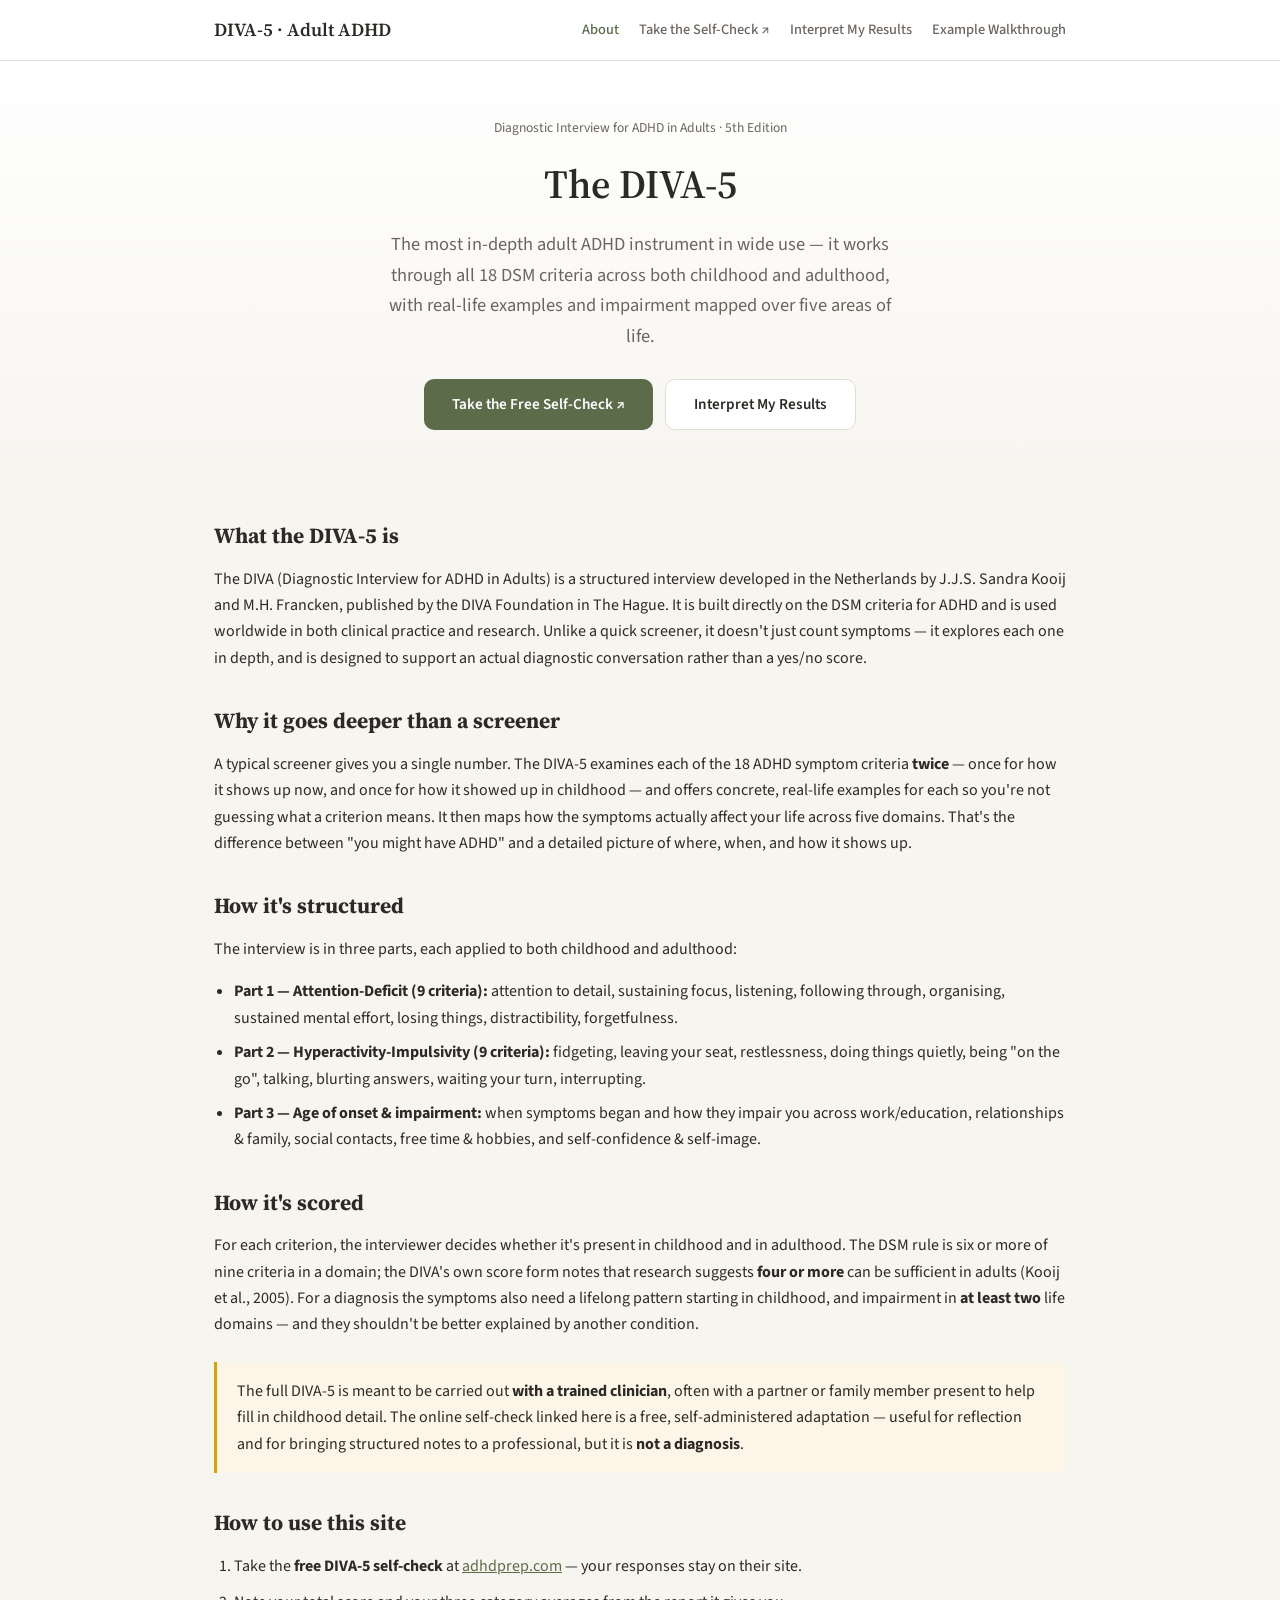
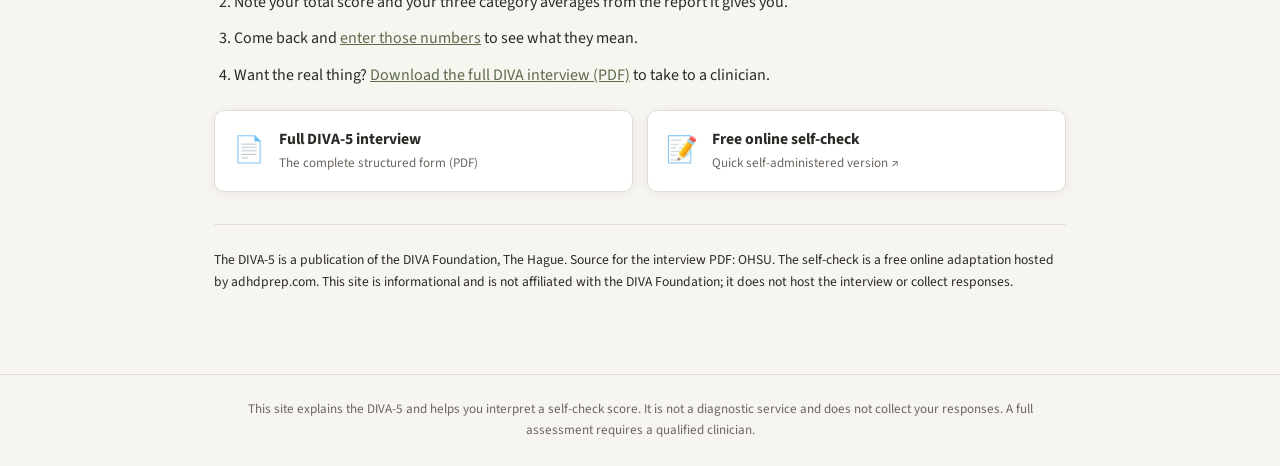
==== index.html @ e95c39b5 "Add files via upload" ====
<!DOCTYPE html>
<html lang="en">
<head>
  <meta charset="UTF-8" />
  <meta name="viewport" content="width=device-width, initial-scale=1.0" />
  <title>DIVA-5 — Diagnostic Interview for ADHD in Adults</title>
  <meta name="description" content="About the DIVA-5, the in-depth structured interview for adult ADHD. Take the free self-check, download the full interview, and understand what your results mean." />
  <meta name="robots" content="index, follow" />
  <meta name="theme-color" content="#f7f5f0" />
  <meta property="og:type" content="website" />
  <meta property="og:locale" content="en_US" />
  <meta property="og:title" content="DIVA-5 — Diagnostic Interview for ADHD in Adults" />
  <meta property="og:description" content="The most in-depth adult ADHD instrument: 18 criteria across childhood and adulthood, plus impairment across five life domains." />
  <link rel="preconnect" href="https://fonts.googleapis.com" />
  <link rel="preconnect" href="https://fonts.gstatic.com" crossorigin />
  <link href="https://fonts.googleapis.com/css2?family=Source+Serif+4:ital,wght@0,400;0,600;1,400&family=Source+Sans+3:wght@400;500;600&display=swap" rel="stylesheet" />
  <link rel="icon" type="image/png" href="images/icon.png" />
  <link rel="apple-touch-icon" href="images/icon.png" />
  <link rel="stylesheet" href="styles.css" />
</head>
<body>
  <header class="site-header">
    <div class="container header-inner">
      <a href="index.html" class="logo">DIVA&#8209;5 · Adult ADHD</a>
      <nav class="nav">
        <a href="index.html" class="nav-link active">About</a>
        <a href="https://www.adhdprep.com/screeners/diva-5" class="nav-link" target="_blank" rel="noopener">Take the Self-Check ↗</a>
        <a href="results.html" class="nav-link">Interpret My Results</a>
        <a href="walkthrough.html" class="nav-link">Example Walkthrough</a>
      </nav>
    </div>
  </header>

  <main>
    <section class="hero">
      <div class="container">
        <p class="eyebrow">Diagnostic Interview for ADHD in Adults · 5th Edition</p>
        <h1>The DIVA-5</h1>
        <p class="lead">The most in-depth adult ADHD instrument in wide use — it works through all 18 DSM criteria across both childhood and adulthood, with real-life examples and impairment mapped over five areas of life.</p>
        <div class="hero-actions">
          <a href="https://www.adhdprep.com/screeners/diva-5" class="btn btn-primary" target="_blank" rel="noopener">Take the Free Self-Check ↗</a>
          <a href="results.html" class="btn btn-secondary">Interpret My Results</a>
        </div>
      </div>
    </section>

    <section class="content-section">
      <div class="container prose">
        <h2>What the DIVA-5 is</h2>
        <p>
          The DIVA (Diagnostic Interview for ADHD in Adults) is a structured interview developed in
          the Netherlands by J.J.S. Sandra Kooij and M.H. Francken, published by the DIVA Foundation
          in The Hague. It is built directly on the DSM criteria for ADHD and is used worldwide in
          both clinical practice and research. Unlike a quick screener, it doesn't just count
          symptoms — it explores each one in depth, and is designed to support an actual diagnostic
          conversation rather than a yes/no score.
        </p>

        <h2>Why it goes deeper than a screener</h2>
        <p>
          A typical screener gives you a single number. The DIVA-5 examines each of the 18 ADHD
          symptom criteria <strong>twice</strong> — once for how it shows up now, and once for how it
          showed up in childhood — and offers concrete, real-life examples for each so you're not
          guessing what a criterion means. It then maps how the symptoms actually affect your life
          across five domains. That's the difference between "you might have ADHD" and a detailed
          picture of where, when, and how it shows up.
        </p>

        <h2>How it's structured</h2>
        <p>The interview is in three parts, each applied to both childhood and adulthood:</p>
        <ul>
          <li><strong>Part 1 — Attention-Deficit (9 criteria):</strong> attention to detail, sustaining focus, listening, following through, organising, sustained mental effort, losing things, distractibility, forgetfulness.</li>
          <li><strong>Part 2 — Hyperactivity-Impulsivity (9 criteria):</strong> fidgeting, leaving your seat, restlessness, doing things quietly, being "on the go", talking, blurting answers, waiting your turn, interrupting.</li>
          <li><strong>Part 3 — Age of onset &amp; impairment:</strong> when symptoms began and how they impair you across work/education, relationships &amp; family, social contacts, free time &amp; hobbies, and self-confidence &amp; self-image.</li>
        </ul>

        <h2>How it's scored</h2>
        <p>
          For each criterion, the interviewer decides whether it's present in childhood and in
          adulthood. The DSM rule is six or more of nine criteria in a domain; the DIVA's own score
          form notes that research suggests <strong>four or more</strong> can be sufficient in adults
          (Kooij et&nbsp;al., 2005). For a diagnosis the symptoms also need a lifelong pattern
          starting in childhood, and impairment in <strong>at least two</strong> life domains — and
          they shouldn't be better explained by another condition.
        </p>

        <div class="callout callout-warning">
          <p>
            The full DIVA-5 is meant to be carried out <strong>with a trained clinician</strong>, often
            with a partner or family member present to help fill in childhood detail. The online
            self-check linked here is a free, self-administered adaptation — useful for reflection and
            for bringing structured notes to a professional, but it is <strong>not a diagnosis</strong>.
          </p>
        </div>

        <h2>How to use this site</h2>
        <ol class="steps-list">
          <li>Take the <strong>free DIVA-5 self-check</strong> at <a href="https://www.adhdprep.com/screeners/diva-5" target="_blank" rel="noopener">adhdprep.com</a> — your responses stay on their site.</li>
          <li>Note your total score and your three category averages from the report it gives you.</li>
          <li>Come back and <a href="results.html">enter those numbers</a> to see what they mean.</li>
          <li>Want the real thing? <a href="images/DIVA_Diagnostic_Interview_for_ADHD.pdf" target="_blank" rel="noopener">Download the full DIVA interview (PDF)</a> to take to a clinician.</li>
        </ol>

        <div class="download-row">
          <a class="download-card" href="images/DIVA_Diagnostic_Interview_for_ADHD.pdf" target="_blank" rel="noopener">
            <span class="download-icon">📄</span>
            <span class="download-text"><strong>Full DIVA-5 interview</strong><span>The complete structured form (PDF)</span></span>
          </a>
          <a class="download-card" href="https://www.adhdprep.com/screeners/diva-5" target="_blank" rel="noopener">
            <span class="download-icon">📝</span>
            <span class="download-text"><strong>Free online self-check</strong><span>Quick self-administered version ↗</span></span>
          </a>
        </div>

        <p class="source-note">
          The DIVA-5 is a publication of the DIVA Foundation, The Hague. Source for the interview PDF:
          OHSU. The self-check is a free online adaptation hosted by adhdprep.com. This site is
          informational and is not affiliated with the DIVA Foundation; it does not host the interview
          or collect responses.
        </p>
      </div>
    </section>
  </main>

  <footer class="site-footer">
    <div class="container">
      <p>This site explains the DIVA-5 and helps you interpret a self-check score. It is not a diagnostic service and does not collect your responses. A full assessment requires a qualified clinician.</p>
    </div>
  </footer>
</body>
</html>
---- styles.css ----
*, *::before, *::after { box-sizing: border-box; margin: 0; padding: 0; }

:root {
  --bg: #f7f5f0;
  --surface: #ffffff;
  --text: #2c2a26;
  --muted: #6b6560;
  --border: #e2ddd4;
  --accent: #5c6b4a;
  --accent-hover: #4a5739;
  --accent-light: #eef2e8;
  --chart-grid: #e8e4dc;
  --radius: 10px;
  --shadow: 0 2px 12px rgba(44, 42, 38, 0.06);
}

html {
  scroll-behavior: smooth;
  overflow-x: hidden;
  height: 100%;
}

body {
  font-family: 'Source Sans 3', system-ui, sans-serif;
  background: var(--bg);
  color: var(--text);
  line-height: 1.65;
  -webkit-font-smoothing: antialiased;
  overflow-x: hidden;
  min-height: 100%;
  min-height: 100dvh;
  display: flex;
  flex-direction: column;
}

main {
  flex: 1 0 auto;
}

a { color: var(--accent); }
a:hover { color: var(--accent-hover); }

.container {
  max-width: 900px;
  margin: 0 auto;
  padding: 0 24px;
}

.container-wide {
  max-width: 1100px;
  margin: 0 auto;
  padding: 0 24px;
}

/* Header */
.site-header {
  background: var(--surface);
  border-bottom: 1px solid var(--border);
  position: sticky;
  top: 0;
  z-index: 100;
}

.header-inner {
  display: flex;
  align-items: center;
  justify-content: space-between;
  height: 60px;
}

.logo {
  font-family: 'Source Serif 4', Georgia, serif;
  font-size: 1.15rem;
  font-weight: 600;
  color: var(--text);
  text-decoration: none;
}

.nav { display: flex; gap: 20px; }

.nav-link {
  font-size: 0.9rem;
  font-weight: 500;
  color: var(--muted);
  text-decoration: none;
  transition: color 0.15s;
}

.nav-link:hover,
.nav-link.active { color: var(--accent); }

/* Hero */
.hero {
  padding: 56px 0 48px;
  text-align: center;
  background: linear-gradient(180deg, var(--surface) 0%, var(--bg) 100%);
}

.hero .container {
  max-width: 36rem;
}

.eyebrow {
  font-size: 0.85rem;
  color: var(--muted);
  margin-bottom: 12px;
}

.hero h1 {
  font-family: 'Source Serif 4', Georgia, serif;
  font-size: clamp(1.8rem, 4vw, 2.5rem);
  font-weight: 600;
  margin-bottom: 12px;
}

.lead {
  font-size: 1.15rem;
  color: var(--muted);
  margin-bottom: 28px;
}

.hero-actions {
  display: flex;
  flex-wrap: wrap;
  gap: 12px;
  justify-content: center;
}

/* Buttons */
.btn {
  display: inline-flex;
  align-items: center;
  justify-content: center;
  padding: 12px 28px;
  border-radius: var(--radius);
  font-size: 0.95rem;
  font-weight: 600;
  font-family: inherit;
  cursor: pointer;
  border: none;
  text-decoration: none;
  transition: background 0.15s, opacity 0.15s;
}

.btn-primary {
  background: var(--accent);
  color: #fff;
}

.btn-primary:hover { background: var(--accent-hover); color: #fff; }

.btn-secondary {
  background: var(--surface);
  color: var(--text);
  border: 1.5px solid var(--border);
}

.btn-secondary:hover { border-color: var(--accent); color: var(--accent); }

.btn:disabled {
  opacity: 0.45;
  cursor: not-allowed;
}

/* Content */
.content-section { padding: 40px 0 64px; }

.prose h2 {
  font-family: 'Source Serif 4', Georgia, serif;
  font-size: 1.35rem;
  margin: 32px 0 12px;
}

.prose h2:first-child { margin-top: 0; }

.prose p { margin-bottom: 16px; color: var(--text); }

.callout {
  background: var(--accent-light);
  border-left: 3px solid var(--accent);
  padding: 16px 20px;
  border-radius: 0 var(--radius) var(--radius) 0;
  margin: 24px 0;
}

.callout p { margin: 0; }

.callout-warning {
  background: #fdf6e8;
  border-left-color: #c9a227;
}

.steps-list {
  margin: 0 0 16px 20px;
}

.steps-list li {
  margin-bottom: 10px;
}

.prose ul {
  margin: 0 0 16px 20px;
}

.prose ul li {
  margin-bottom: 8px;
}

.demographic-list {
  list-style: none;
  margin: 0 0 16px;
  padding: 0;
  display: grid;
  grid-template-columns: repeat(auto-fill, minmax(180px, 1fr));
  gap: 8px 16px;
}

.demographic-list li {
  margin: 0;
  padding: 8px 12px;
  background: var(--surface);
  border: 1px solid var(--border);
  border-radius: 8px;
  font-size: 0.9rem;
}

.prose-tip {
  font-size: 0.9rem;
  color: var(--muted);
  font-style: italic;
  margin-bottom: 16px;
}

.source-note {
  font-size: 0.85rem;
  color: var(--muted);
  margin-top: 32px;
  padding-top: 24px;
  border-top: 1px solid var(--border);
}

/* Survey */
.survey-header {
  padding: 40px 0 24px;
}

.survey-header h1 {
  font-family: 'Source Serif 4', Georgia, serif;
  font-size: 1.75rem;
  margin-bottom: 8px;
}

.survey-header p { color: var(--muted); }

.progress-bar-wrap {
  background: var(--border);
  border-radius: 99px;
  height: 6px;
  margin: 24px 0 8px;
  overflow: hidden;
}

.progress-bar {
  height: 100%;
  background: var(--accent);
  border-radius: 99px;
  transition: width 0.3s ease;
  width: 0%;
}

.progress-label {
  font-size: 0.8rem;
  color: var(--muted);
}

.survey-scale-legend {
  display: flex;
  flex-wrap: wrap;
  gap: 8px 16px;
  font-size: 0.78rem;
  color: var(--muted);
  margin-bottom: 28px;
  padding: 12px 16px;
  background: var(--surface);
  border: 1px solid var(--border);
  border-radius: var(--radius);
}

.survey-section-title {
  font-family: 'Source Serif 4', Georgia, serif;
  font-size: 1.2rem;
  margin: 32px 0 16px;
  padding-bottom: 8px;
  border-bottom: 2px solid var(--accent-light);
}

.question-card {
  background: var(--surface);
  border: 1px solid var(--border);
  border-radius: var(--radius);
  padding: 20px;
  margin-bottom: 14px;
  box-shadow: var(--shadow);
}

.question-text {
  font-size: 0.95rem;
  margin-bottom: 14px;
  line-height: 1.5;
}

.likert-group {
  display: flex;
  flex-wrap: wrap;
  gap: 8px;
}

.likert-option {
  flex: 1;
  min-width: 72px;
}

.likert-option input {
  position: absolute;
  opacity: 0;
  pointer-events: none;
}

.likert-option label {
  display: block;
  text-align: center;
  padding: 10px 6px;
  border: 1.5px solid var(--border);
  border-radius: 8px;
  font-size: 0.78rem;
  color: var(--muted);
  cursor: pointer;
  transition: all 0.15s;
  line-height: 1.3;
}

.likert-option input:checked + label {
  background: var(--accent);
  border-color: var(--accent);
  color: #fff;
  font-weight: 600;
}

.likert-option label:hover {
  border-color: var(--accent);
}

.survey-actions {
  display: flex;
  gap: 12px;
  justify-content: flex-end;
  padding: 32px 0 64px;
}

/* Score entry */
.score-entry-section {
  background: var(--surface);
  border: 1px solid var(--border);
  border-radius: var(--radius);
  padding: 28px 32px;
  margin-bottom: 24px;
  box-shadow: var(--shadow);
  text-align: center;
}

.score-entry-section h2 {
  font-family: 'Source Serif 4', Georgia, serif;
  font-size: 1.1rem;
  margin-bottom: 20px;
}

.score-entry-form {
  display: flex;
  flex-direction: column;
  align-items: stretch;
  gap: 20px;
  width: 100%;
  max-width: 720px;
  margin: 0 auto;
}

.score-entry-fields {
  display: grid;
  grid-template-columns: 1fr 1fr;
  gap: 16px;
  width: 100%;
}

.score-entry-actions {
  display: flex;
  flex-direction: row;
  flex-wrap: wrap;
  justify-content: center;
  align-items: center;
  gap: 12px;
  width: 100%;
}

.score-entry-actions .btn {
  width: auto;
}

.score-input-group {
  display: flex;
  flex-direction: column;
  gap: 8px;
  width: 100%;
  min-width: 0;
  text-align: left;
}

.score-input-group label {
  font-size: 0.85rem;
  font-weight: 600;
  color: var(--muted);
}

.score-input-group input {
  padding: 12px 14px;
  border: 1.5px solid var(--border);
  border-radius: 8px;
  font-size: 1rem;
  font-family: inherit;
  width: 100%;
}

.score-input-group input:focus {
  outline: none;
  border-color: var(--accent);
}

.score-entry-hint {
  font-size: 0.82rem;
  color: var(--muted);
  margin: 18px auto 0;
  max-width: 720px;
  line-height: 1.5;
}

/* Results */
.results-header {
  padding: 40px 0 16px;
}

.results-header h1 {
  font-family: 'Source Serif 4', Georgia, serif;
  font-size: 1.75rem;
  margin-bottom: 8px;
}

.results-header p { color: var(--muted); }

.score-summary {
  display: grid;
  grid-template-columns: 1fr 1fr;
  gap: 16px;
  margin: 24px 0 32px;
}

.score-card {
  background: var(--surface);
  border: 1px solid var(--border);
  border-radius: var(--radius);
  padding: 24px;
  text-align: center;
  box-shadow: var(--shadow);
}

.score-card .label {
  font-size: 0.85rem;
  color: var(--muted);
  text-transform: uppercase;
  letter-spacing: 0.04em;
  margin-bottom: 8px;
}

.score-card .value {
  font-family: 'Source Serif 4', Georgia, serif;
  font-size: 1.75rem;
  font-weight: 600;
  color: var(--accent);
  line-height: 1;
}

.score-card-my .value {
  color: #6b7a52;
}

#visitor-score-card:not(.has-data) .value {
  color: var(--muted);
  font-size: 1.5rem;
}

.score-pair {
  display: flex;
  gap: 24px;
  justify-content: center;
  margin: 8px 0;
}

.score-dim {
  display: block;
  font-size: 0.7rem;
  text-transform: uppercase;
  letter-spacing: 0.06em;
  color: var(--muted);
  margin-bottom: 4px;
}

.score-card .range {
  font-size: 0.8rem;
  color: var(--muted);
  margin-top: 6px;
}

.chart-section {
  background: var(--surface);
  border: 1px solid var(--border);
  border-radius: var(--radius);
  padding: 24px;
  margin-bottom: 32px;
  box-shadow: var(--shadow);
}

.chart-section h2 {
  font-family: 'Source Serif 4', Georgia, serif;
  font-size: 1.15rem;
  margin-bottom: 4px;
}

.chart-section .subtitle {
  font-size: 0.85rem;
  color: var(--muted);
  margin-bottom: 20px;
}

.chart-wrap {
  position: relative;
  height: 420px;
}

.chart-source-note {
  font-size: 0.82rem;
  color: var(--muted);
  margin-top: 14px;
  text-align: center;
  font-style: italic;
}

.compare-section {
  background: var(--surface);
  border: 1px solid var(--border);
  border-radius: var(--radius);
  padding: 24px;
  margin-bottom: 48px;
  box-shadow: var(--shadow);
}

.compare-section h2 {
  font-family: 'Source Serif 4', Georgia, serif;
  font-size: 1.15rem;
  margin-bottom: 8px;
}

.compare-intro {
  font-size: 0.9rem;
  color: var(--muted);
  margin-bottom: 20px;
}

.demographic-groups {
  display: grid;
  grid-template-columns: 1fr 1fr;
  gap: 20px 40px;
  align-items: start;
}

.demographic-actions {
  margin-top: 16px;
  display: flex;
  flex-direction: column;
  gap: 12px;
}

.mass-presets {
  display: flex;
  flex-wrap: wrap;
  gap: 8px;
}

.mass-preset-btn.active {
  border-color: var(--accent);
  color: var(--accent);
  background: var(--accent-light);
}

.demographic-column {
  display: flex;
  flex-direction: column;
  gap: 18px;
}

.demographic-category h3 {
  font-size: 0.82rem;
  font-weight: 600;
  text-transform: uppercase;
  letter-spacing: 0.04em;
  color: var(--muted);
  margin-bottom: 6px;
}

.checkbox-list {
  list-style: none;
  display: flex;
  flex-direction: column;
  gap: 2px;
  margin: 0;
  padding: 0;
}

.checkbox-list label {
  display: flex;
  align-items: center;
  gap: 8px;
  font-size: 0.88rem;
  cursor: pointer;
  padding: 5px 0;
  line-height: 1.35;
}

.checkbox-list label:hover {
  color: var(--accent);
}

.checkbox-list input[type="checkbox"] {
  width: 15px;
  height: 15px;
  accent-color: var(--accent);
  flex-shrink: 0;
}

.combo-toggle {
  margin-top: 8px;
  padding: 0;
  border: 0;
  background: none;
  color: var(--accent);
  font-family: inherit;
  font-size: 0.78rem;
  font-weight: 500;
  cursor: pointer;
  text-align: left;
}

.combo-toggle:hover {
  color: var(--accent-hover);
  text-decoration: underline;
}

.combo-panel {
  margin-top: 8px;
  padding: 8px 10px;
  background: var(--bg);
  border: 1px solid var(--border);
  border-radius: 8px;
  max-height: 260px;
  overflow-y: auto;
}

.combo-columns {
  display: grid;
  grid-template-columns: repeat(auto-fit, minmax(88px, 1fr));
  gap: 10px 14px;
  align-items: start;
}

.combo-columns-quad {
  grid-template-columns: 1fr 1fr;
}

.combo-column-header {
  font-size: 0.7rem;
  font-weight: 600;
  letter-spacing: 0.02em;
  color: var(--muted);
  margin-bottom: 3px;
  padding-bottom: 3px;
  border-bottom: 1px solid var(--border);
}

.combo-list {
  list-style: none;
  margin: 0;
  padding: 0;
  display: flex;
  flex-direction: column;
  gap: 0;
}

.combo-item {
  display: flex;
  align-items: baseline;
  justify-content: space-between;
  gap: 6px;
  font-size: 0.72rem;
  line-height: 1.3;
}

.combo-item-btn {
  width: 100%;
  padding: 2px 0;
  border: 0;
  background: none;
  font: inherit;
  font-size: 0.72rem;
  color: inherit;
  text-align: left;
  cursor: pointer;
  line-height: 1.3;
}

.combo-item-btn:hover,
.combo-item-btn.active {
  color: var(--accent);
}

.combo-item-btn.active {
  font-weight: 600;
}

.combo-item-label {
  flex: 1;
  min-width: 0;
}

.combo-item.missing,
.combo-item.no_data,
.combo-item.not_enough {
  color: var(--muted);
  padding: 2px 0;
}

.combo-item-status {
  font-style: italic;
  font-size: 0.68rem;
  white-space: nowrap;
}

.combo-item.no_data .combo-item-status {
  color: #9a7a5a;
}

.combo-item.not_enough .combo-item-status {
  color: #8a7a9a;
}

.selection-hint {
  font-size: 0.82rem;
  color: var(--muted);
  margin-top: 16px;
  padding-top: 16px;
  border-top: 1px solid var(--border);
  font-style: italic;
}

.filtered-result {
  margin-top: 16px;
  padding: 14px 16px;
  background: var(--accent-light);
  border-radius: var(--radius);
  font-size: 0.9rem;
  display: none;
}

.filtered-result.visible { display: block; }

/* Footer */
.site-footer {
  flex-shrink: 0;
  border-top: 1px solid var(--border);
  padding: 24px 0;
  font-size: 0.82rem;
  color: var(--muted);
  text-align: center;
  background: var(--bg);
}

@media (max-width: 640px) {
  .container,
  .container-wide { padding: 0 16px; }

  .header-inner {
    flex-direction: column;
    align-items: stretch;
    height: auto;
    padding: 10px 0;
    gap: 8px;
  }

  .logo {
    text-align: center;
    font-size: 1.05rem;
  }

  .nav {
    flex-wrap: wrap;
    justify-content: center;
    gap: 6px 12px;
  }

  .nav-link { font-size: 0.8rem; }

  .hero {
    padding: 24px 0 28px;
    min-height: calc(100svh - 5.5rem);
    display: flex;
    align-items: center;
  }

  .hero h1 {
    font-size: 1.6rem;
    line-height: 1.2;
    margin-bottom: 10px;
    overflow-wrap: anywhere;
  }

  .lead {
    font-size: 0.95rem;
    line-height: 1.5;
    margin-bottom: 18px;
    overflow-wrap: anywhere;
  }

  .hero-actions {
    flex-direction: column;
    align-items: stretch;
  }

  .hero-actions .btn {
    width: 100%;
    padding: 11px 20px;
    font-size: 0.9rem;
  }

  .score-entry-section { padding: 22px 16px; }

  .score-entry-fields {
    grid-template-columns: 1fr;
  }

  .demographic-groups {
    grid-template-columns: 1fr;
    gap: 18px;
  }

  .score-summary { grid-template-columns: 1fr; }
  .chart-wrap { height: 340px; }
  .likert-option { min-width: 100%; }
  .survey-actions { flex-direction: column; }
  .survey-actions .btn { width: 100%; }
}

/* ===== ASRS additions ===== */
.score-entry-fields-3 {
  grid-template-columns: 1fr 1fr 1fr;
}

.verdict {
  border-radius: var(--radius);
  padding: 22px 24px;
  margin: 0 0 24px;
  border: 1px solid var(--border);
  box-shadow: var(--shadow);
  background: var(--surface);
  display: none;
}
.verdict.visible { display: block; }
.verdict h2 {
  font-family: 'Source Serif 4', Georgia, serif;
  font-size: 1.2rem;
  margin-bottom: 8px;
}
.verdict.positive { border-left: 4px solid #b5642f; background: #fbf2ea; }
.verdict.negative { border-left: 4px solid var(--accent); background: var(--accent-light); }
.verdict .verdict-tag {
  display: inline-block;
  font-size: 0.72rem;
  font-weight: 700;
  letter-spacing: 0.06em;
  text-transform: uppercase;
  padding: 3px 10px;
  border-radius: 99px;
  margin-bottom: 10px;
}
.verdict.positive .verdict-tag { background: #b5642f; color: #fff; }
.verdict.negative .verdict-tag { background: var(--accent); color: #fff; }
.verdict p { margin-bottom: 10px; }
.verdict p:last-child { margin-bottom: 0; }

.severity-bands {
  display: grid;
  grid-template-columns: repeat(auto-fit, minmax(150px, 1fr));
  gap: 12px;
  margin: 18px 0 4px;
}
.severity-band {
  padding: 14px 16px;
  border: 1px solid var(--border);
  border-radius: 8px;
  background: var(--bg);
  font-size: 0.85rem;
  opacity: 0.55;
  transition: opacity 0.15s, border-color 0.15s;
}
.severity-band.active {
  opacity: 1;
  border-color: var(--accent);
  background: var(--accent-light);
  box-shadow: var(--shadow);
}
.severity-band .band-name {
  font-weight: 700;
  font-size: 0.8rem;
  text-transform: uppercase;
  letter-spacing: 0.04em;
  margin-bottom: 4px;
}
.severity-band .band-range { color: var(--muted); font-size: 0.78rem; }

.disclaimer-box {
  background: #fdf6e8;
  border-left: 3px solid #c9a227;
  padding: 16px 20px;
  border-radius: 0 var(--radius) var(--radius) 0;
  margin: 8px 0 32px;
  font-size: 0.9rem;
}
.disclaimer-box strong { color: #8a6d12; }

.subscale-section { margin-top: 12px; }
.subscale-section[hidden] { display: none; }

.computed-total {
  margin: 4px 0 18px;
  font-size: 0.95rem;
  color: var(--muted);
}
.computed-total strong { color: var(--text); font-size: 1.05rem; }

/* ===== DIVA additions ===== */
.score-input-wide { max-width: 320px; }
.form-subhead { font-size: 0.9rem; color: var(--muted); margin: 6px 0 10px; }
.score-entry-fields-3 { display: grid; grid-template-columns: 1fr 1fr 1fr; gap: 16px; }
@media (max-width: 640px) { .score-entry-fields-3 { grid-template-columns: 1fr; } }

/* Download cards */
.download-row { display: grid; grid-template-columns: 1fr 1fr; gap: 14px; margin: 22px 0 8px; }
@media (max-width: 640px) { .download-row { grid-template-columns: 1fr; } }
.download-card {
  display: flex; align-items: center; gap: 14px;
  padding: 16px 18px; border: 1px solid var(--border); border-radius: var(--radius);
  background: var(--surface); text-decoration: none; color: var(--text);
  box-shadow: var(--shadow); transition: transform 0.12s, border-color 0.12s;
}
.download-card:hover { transform: translateY(-2px); border-color: var(--accent); }
.download-icon { font-size: 1.6rem; line-height: 1; }
.download-text { display: flex; flex-direction: column; }
.download-text strong { font-size: 0.98rem; }
.download-text span { font-size: 0.82rem; color: var(--muted); }

/* Summary grid */
.summary-grid { display: grid; grid-template-columns: repeat(auto-fit, minmax(120px, 1fr)); gap: 12px; }
.summary-cell { padding: 14px 16px; border: 1px solid var(--border); border-radius: 8px; background: var(--bg); }
.summary-k { font-size: 0.74rem; text-transform: uppercase; letter-spacing: 0.05em; color: var(--muted); }
.summary-v { font-family: 'Source Serif 4', Georgia, serif; font-size: 1.5rem; margin: 2px 0; }
.summary-s { font-size: 0.78rem; color: var(--muted); }

/* Responses table */
.resp-group { margin-bottom: 18px; }
.resp-group-head { font-weight: 700; font-size: 0.8rem; text-transform: uppercase; letter-spacing: 0.05em; color: var(--accent); margin-bottom: 8px; }
.resp-row { display: flex; justify-content: space-between; align-items: center; gap: 14px; padding: 9px 0; border-bottom: 1px solid var(--border); }
.resp-q { font-size: 0.9rem; }
.resp-a { font-size: 0.78rem; font-weight: 600; padding: 3px 10px; border-radius: 99px; white-space: nowrap; }
.resp-lvl-0 { background: #eef0ec; color: #6b7280; }
.resp-lvl-1 { background: #e7efe3; color: #5a7a4a; }
.resp-lvl-2 { background: #f3ecd6; color: #8a6d12; }
.resp-lvl-3 { background: #f6ddc8; color: #b5642f; }
.resp-lvl-4 { background: #efc9b3; color: #8a3f12; }

/* Walkthrough cards */
.wt-item { padding: 18px 20px; border: 1px solid var(--border); border-radius: var(--radius); background: var(--surface); box-shadow: var(--shadow); margin-bottom: 14px; }
.wt-head { display: flex; align-items: center; gap: 10px; margin-bottom: 6px; }
.wt-code { font-size: 0.72rem; font-weight: 700; letter-spacing: 0.04em; background: var(--accent); color: #fff; padding: 3px 9px; border-radius: 99px; }
.wt-cat { font-size: 0.74rem; text-transform: uppercase; letter-spacing: 0.05em; color: var(--muted); }
.wt-title { font-family: 'Source Serif 4', Georgia, serif; font-size: 1.06rem; margin-bottom: 8px; }
.wt-note { font-size: 0.92rem; line-height: 1.6; margin-bottom: 8px; }
.wt-note:last-child { margin-bottom: 0; }
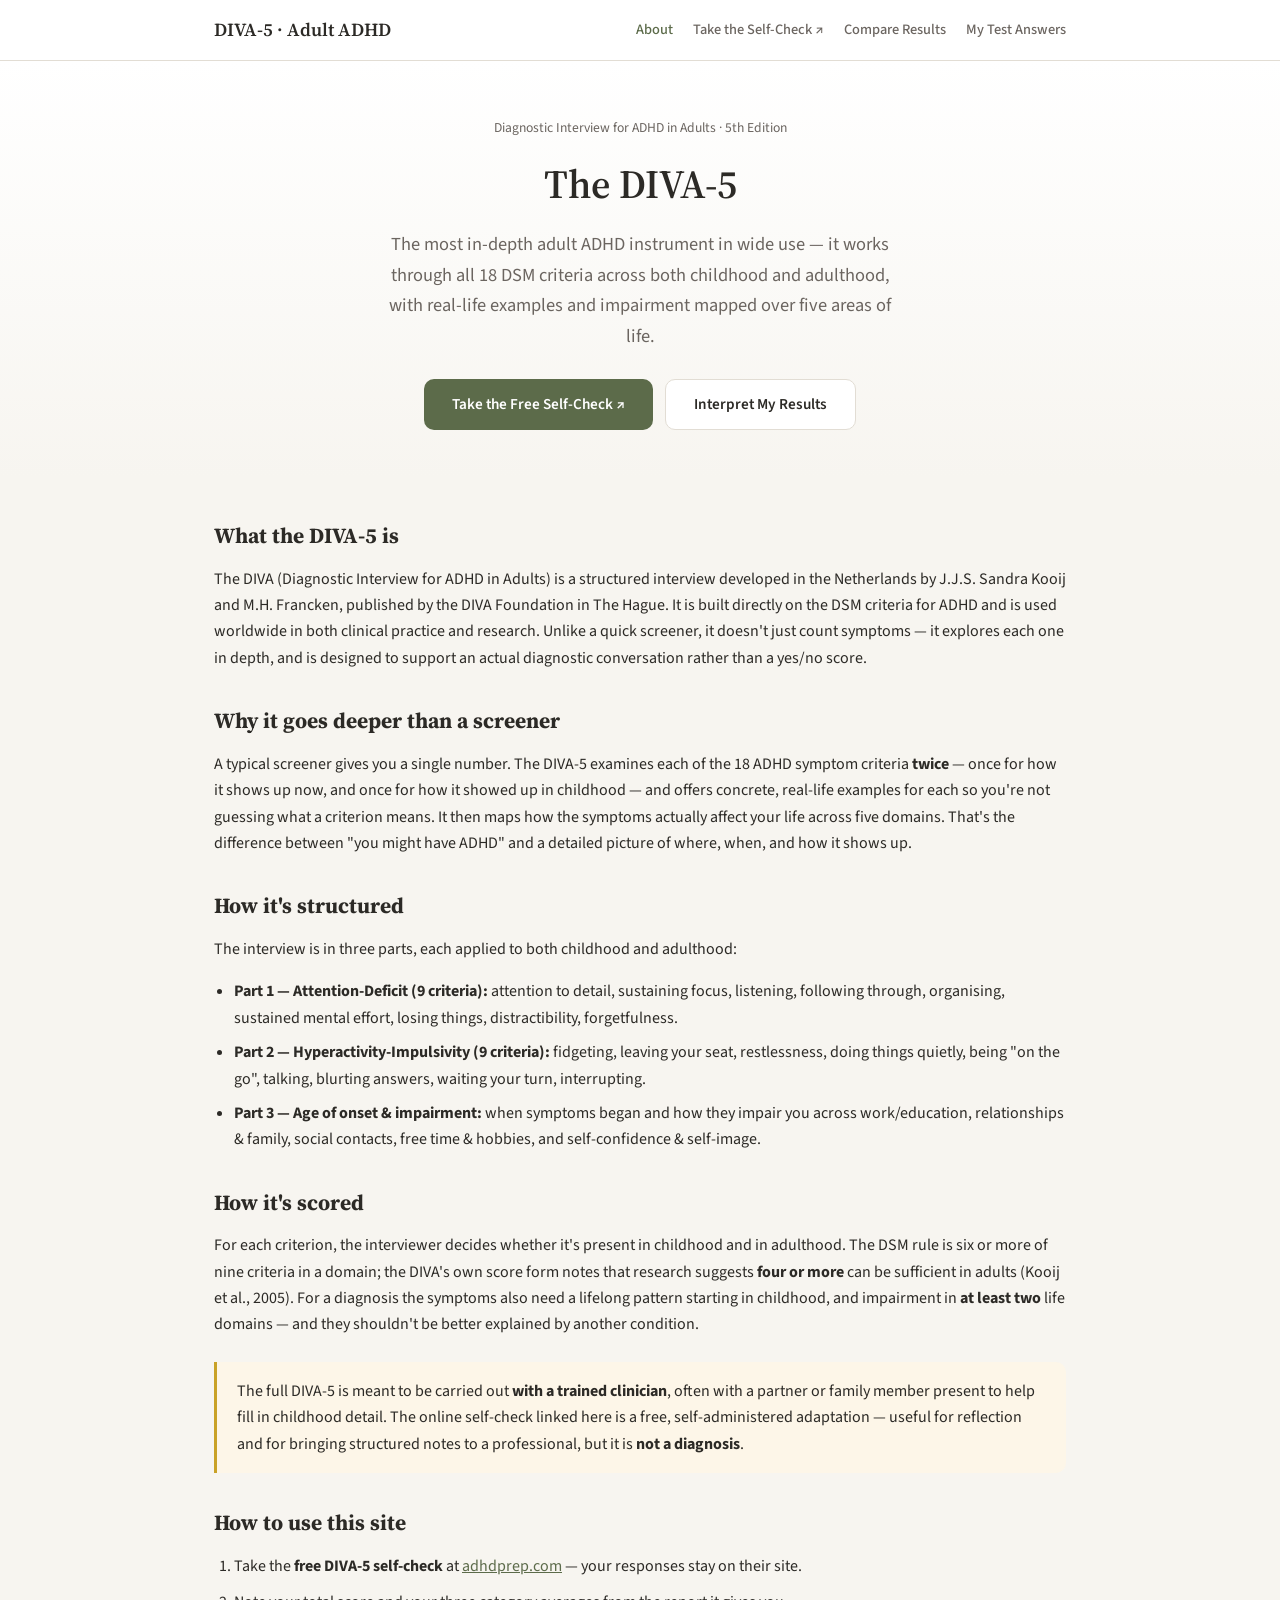
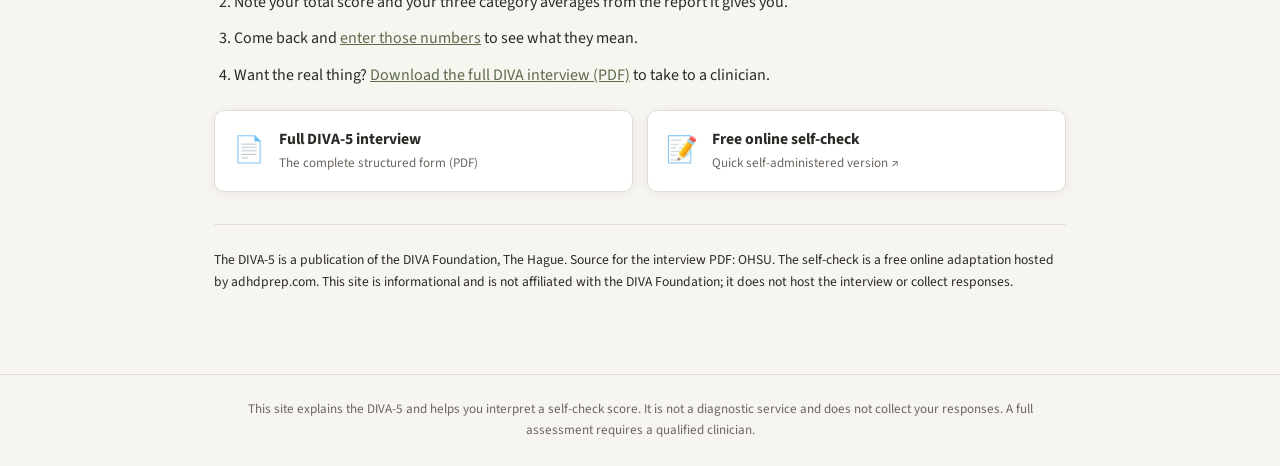
==== commit 23cb904f: "Update index.html" ====
--- a/index.html
+++ b/index.html
@@ -25,8 +25,8 @@
       <nav class="nav">
         <a href="index.html" class="nav-link active">About</a>
         <a href="https://www.adhdprep.com/screeners/diva-5" class="nav-link" target="_blank" rel="noopener">Take the Self-Check ↗</a>
-        <a href="results.html" class="nav-link">Interpret My Results</a>
-        <a href="walkthrough.html" class="nav-link">Example Walkthrough</a>
+        <a href="results.html" class="nav-link">Compare Results</a>
+        <a href="walkthrough.html" class="nav-link">My Test Answers</a>
       </nav>
     </div>
   </header>
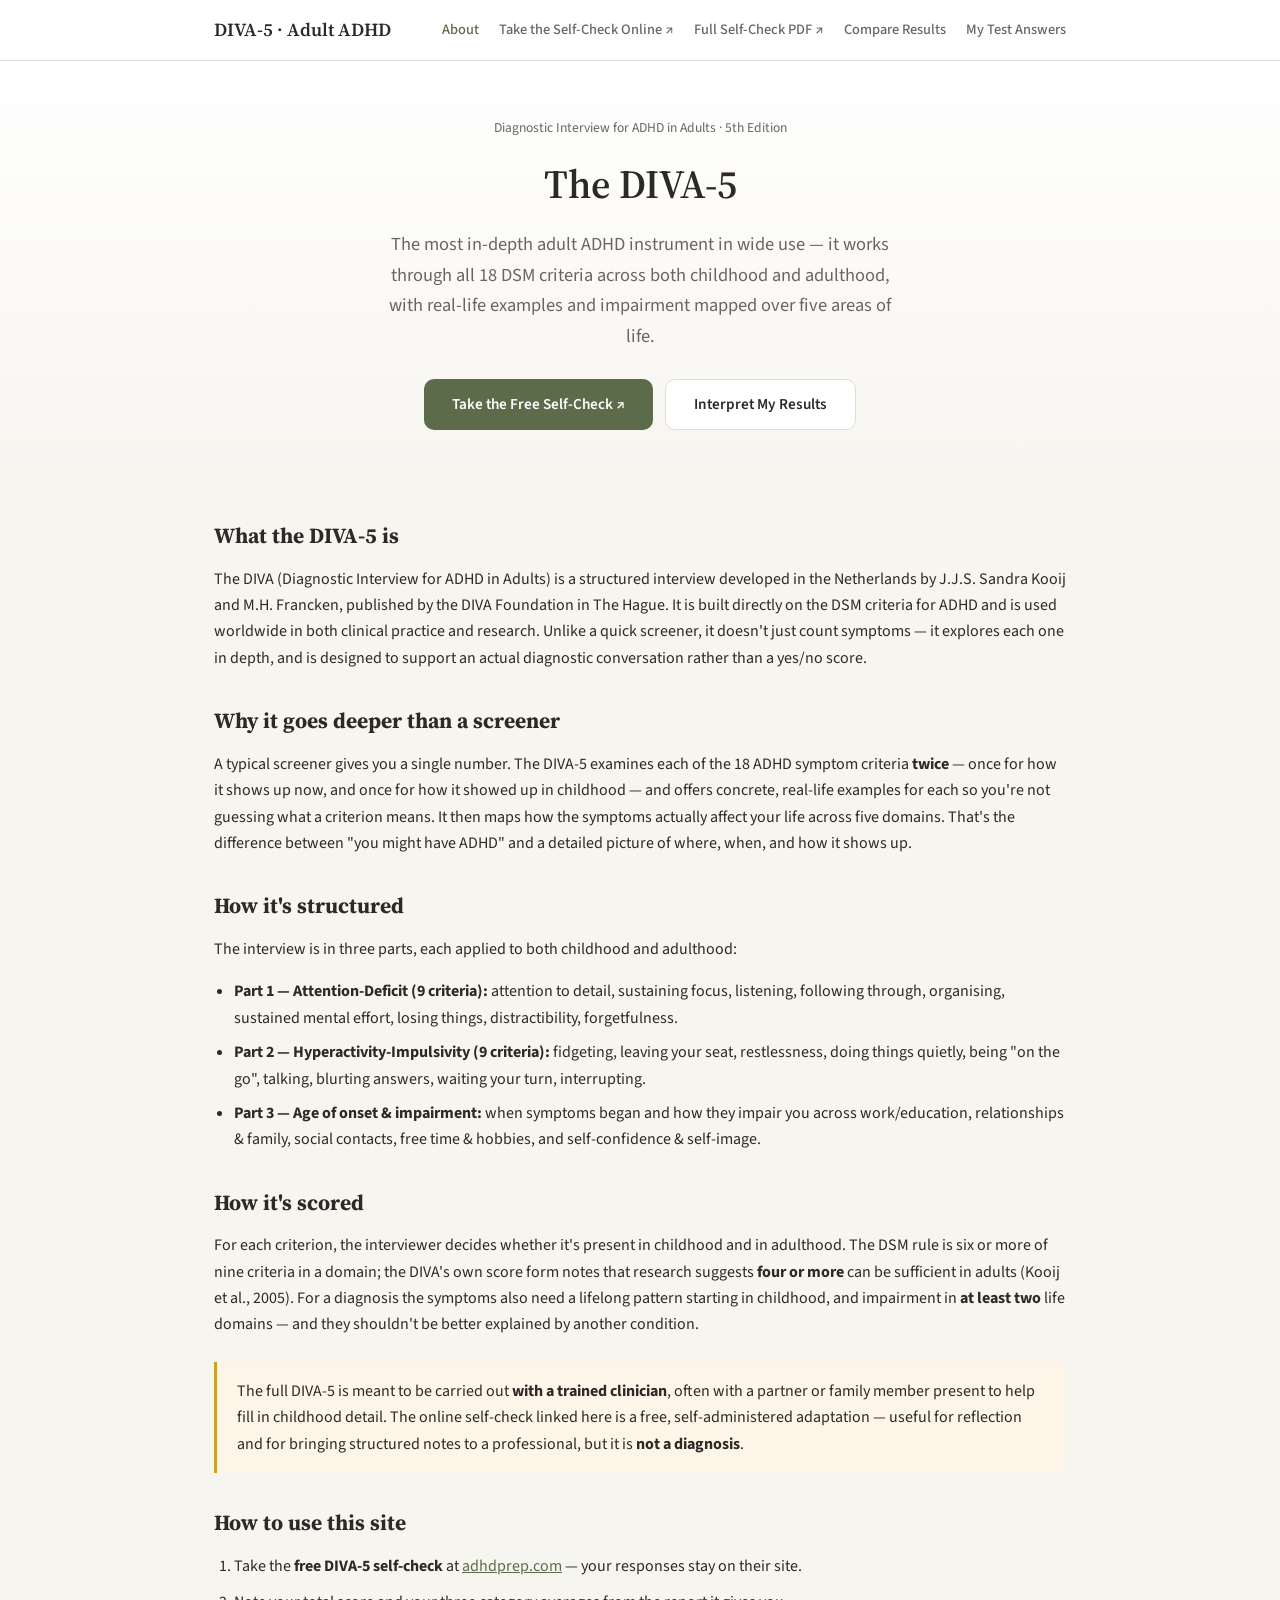
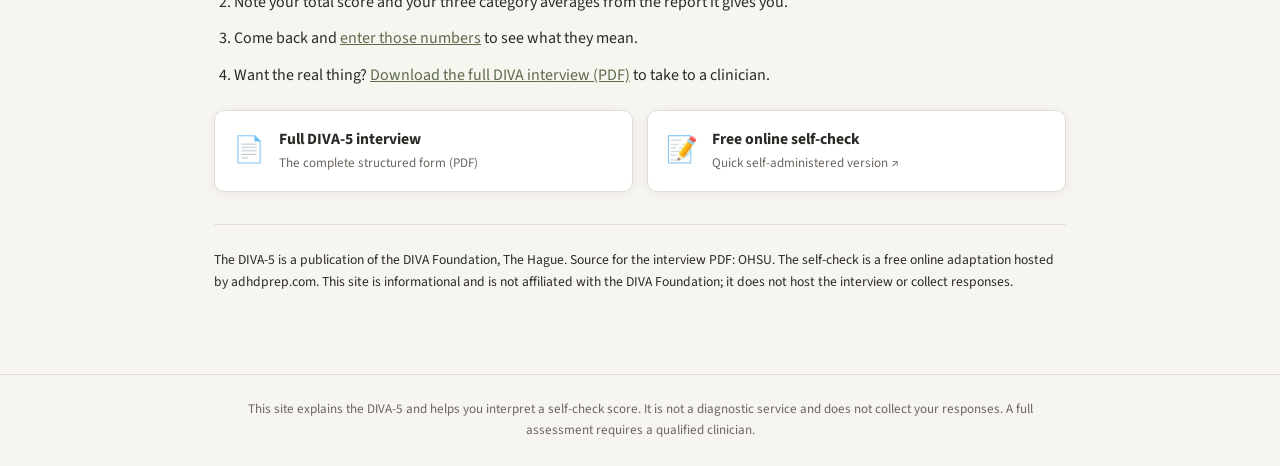
==== commit 32c1ecb1: "Update index.html" ====
--- a/index.html
+++ b/index.html
@@ -24,7 +24,8 @@
       <a href="index.html" class="logo">DIVA&#8209;5 · Adult ADHD</a>
       <nav class="nav">
         <a href="index.html" class="nav-link active">About</a>
-        <a href="https://www.adhdprep.com/screeners/diva-5" class="nav-link" target="_blank" rel="noopener">Take the Self-Check ↗</a>
+        <a href="https://www.adhdprep.com/screeners/diva-5" class="nav-link" target="_blank" rel="noopener">Take the Self-Check Online ↗</a>
+        <a href="https://www.adhdprep.com/screeners/diva-5" class="nav-link" target="_blank" rel="noopener">Full Self-Check PDF ↗</a>
         <a href="results.html" class="nav-link">Compare Results</a>
         <a href="walkthrough.html" class="nav-link">My Test Answers</a>
       </nav>
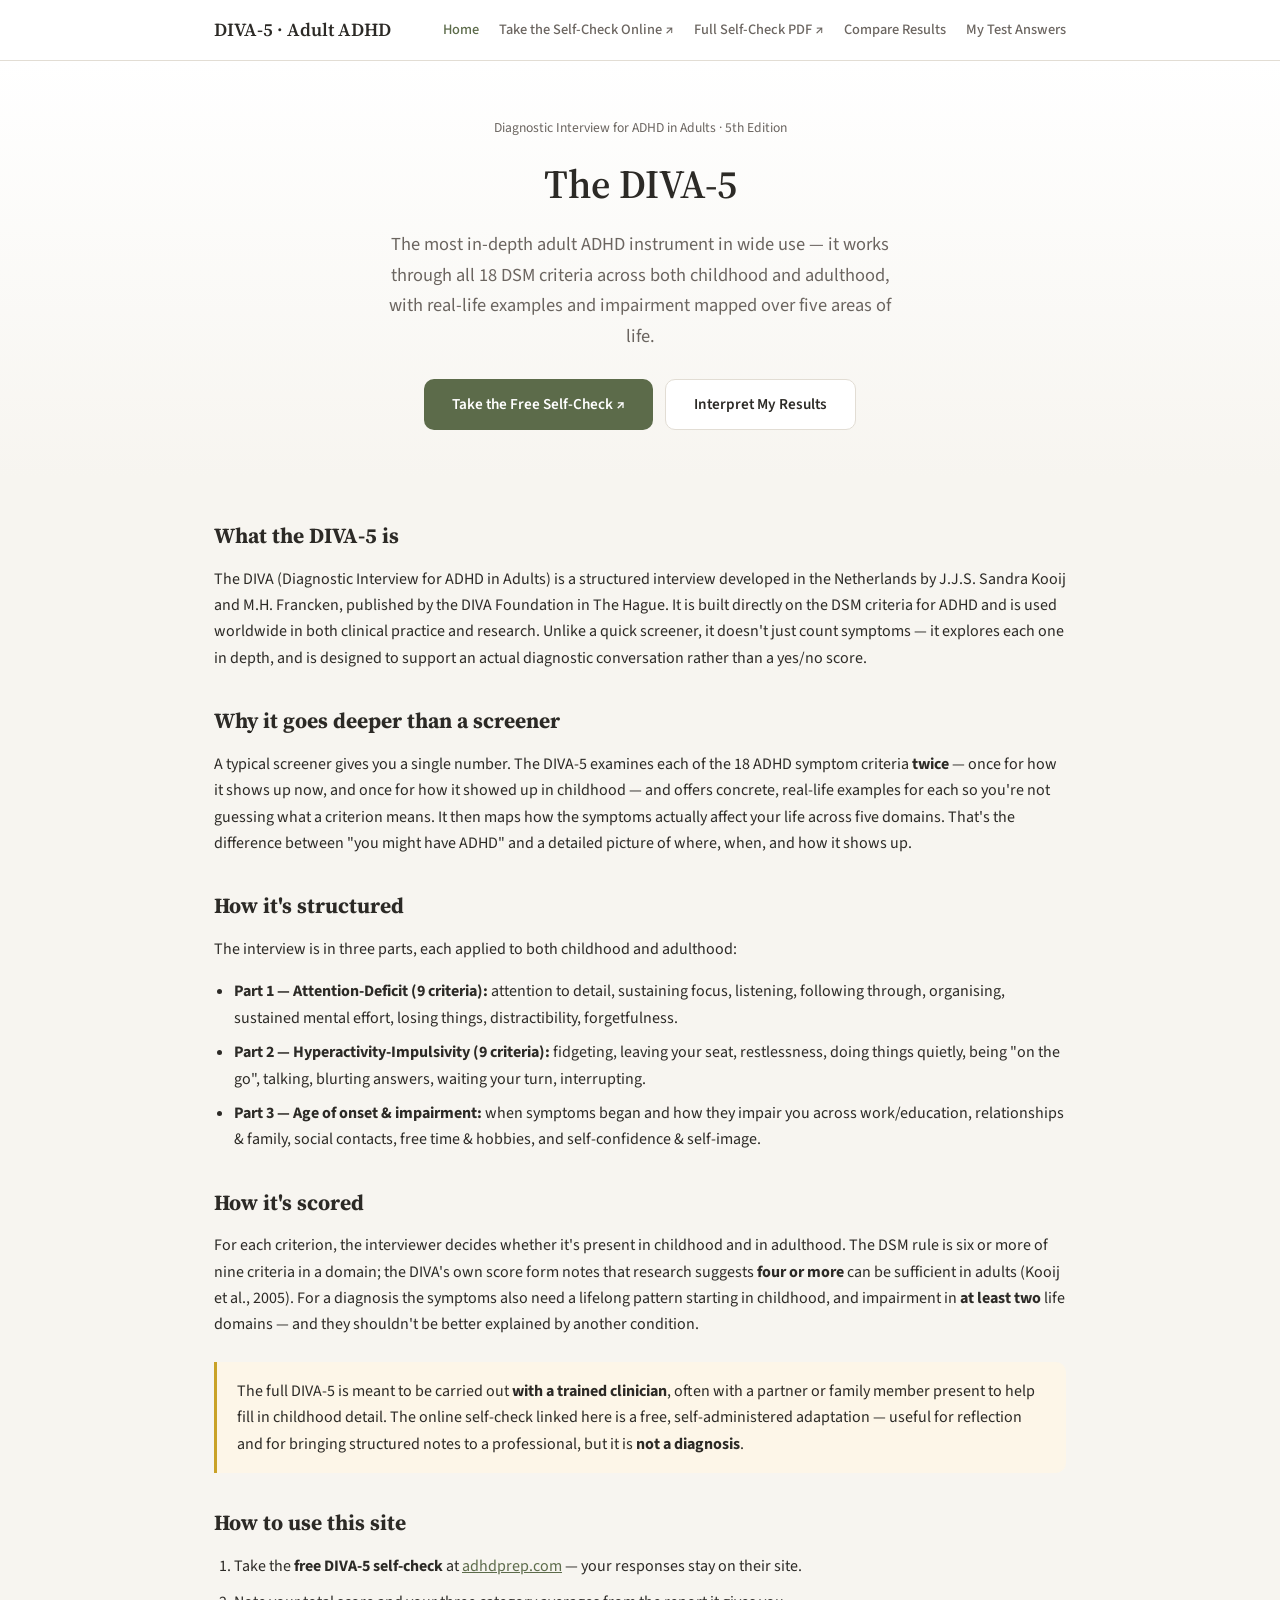
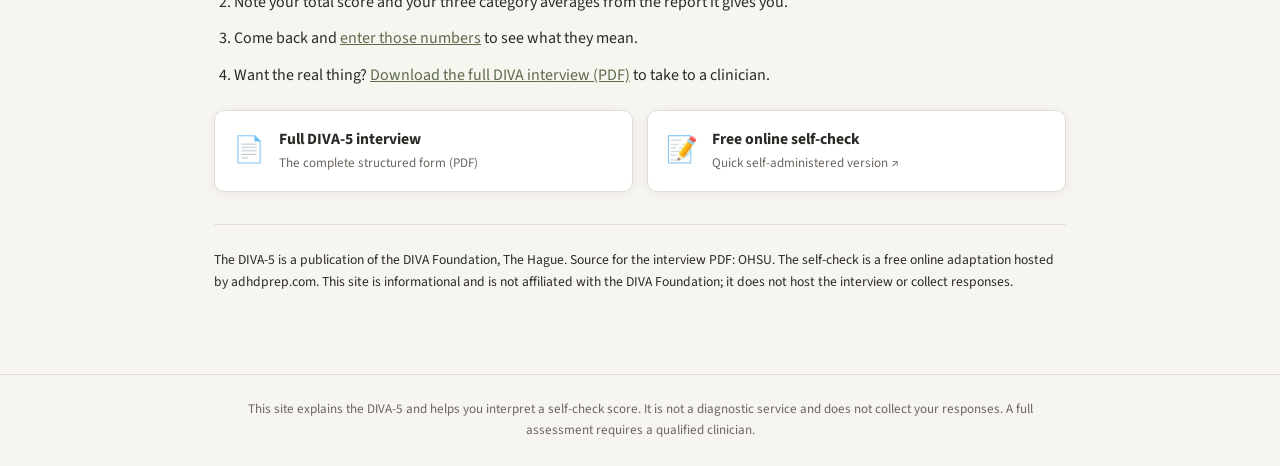
==== commit c1cb9c92: "Update index.html" ====
--- a/index.html
+++ b/index.html
@@ -23,7 +23,7 @@
     <div class="container header-inner">
       <a href="index.html" class="logo">DIVA&#8209;5 · Adult ADHD</a>
       <nav class="nav">
-        <a href="index.html" class="nav-link active">About</a>
+        <a href="index.html" class="nav-link active">Home</a>
         <a href="https://www.adhdprep.com/screeners/diva-5" class="nav-link" target="_blank" rel="noopener">Take the Self-Check Online ↗</a>
         <a href="https://www.adhdprep.com/screeners/diva-5" class="nav-link" target="_blank" rel="noopener">Full Self-Check PDF ↗</a>
         <a href="results.html" class="nav-link">Compare Results</a>
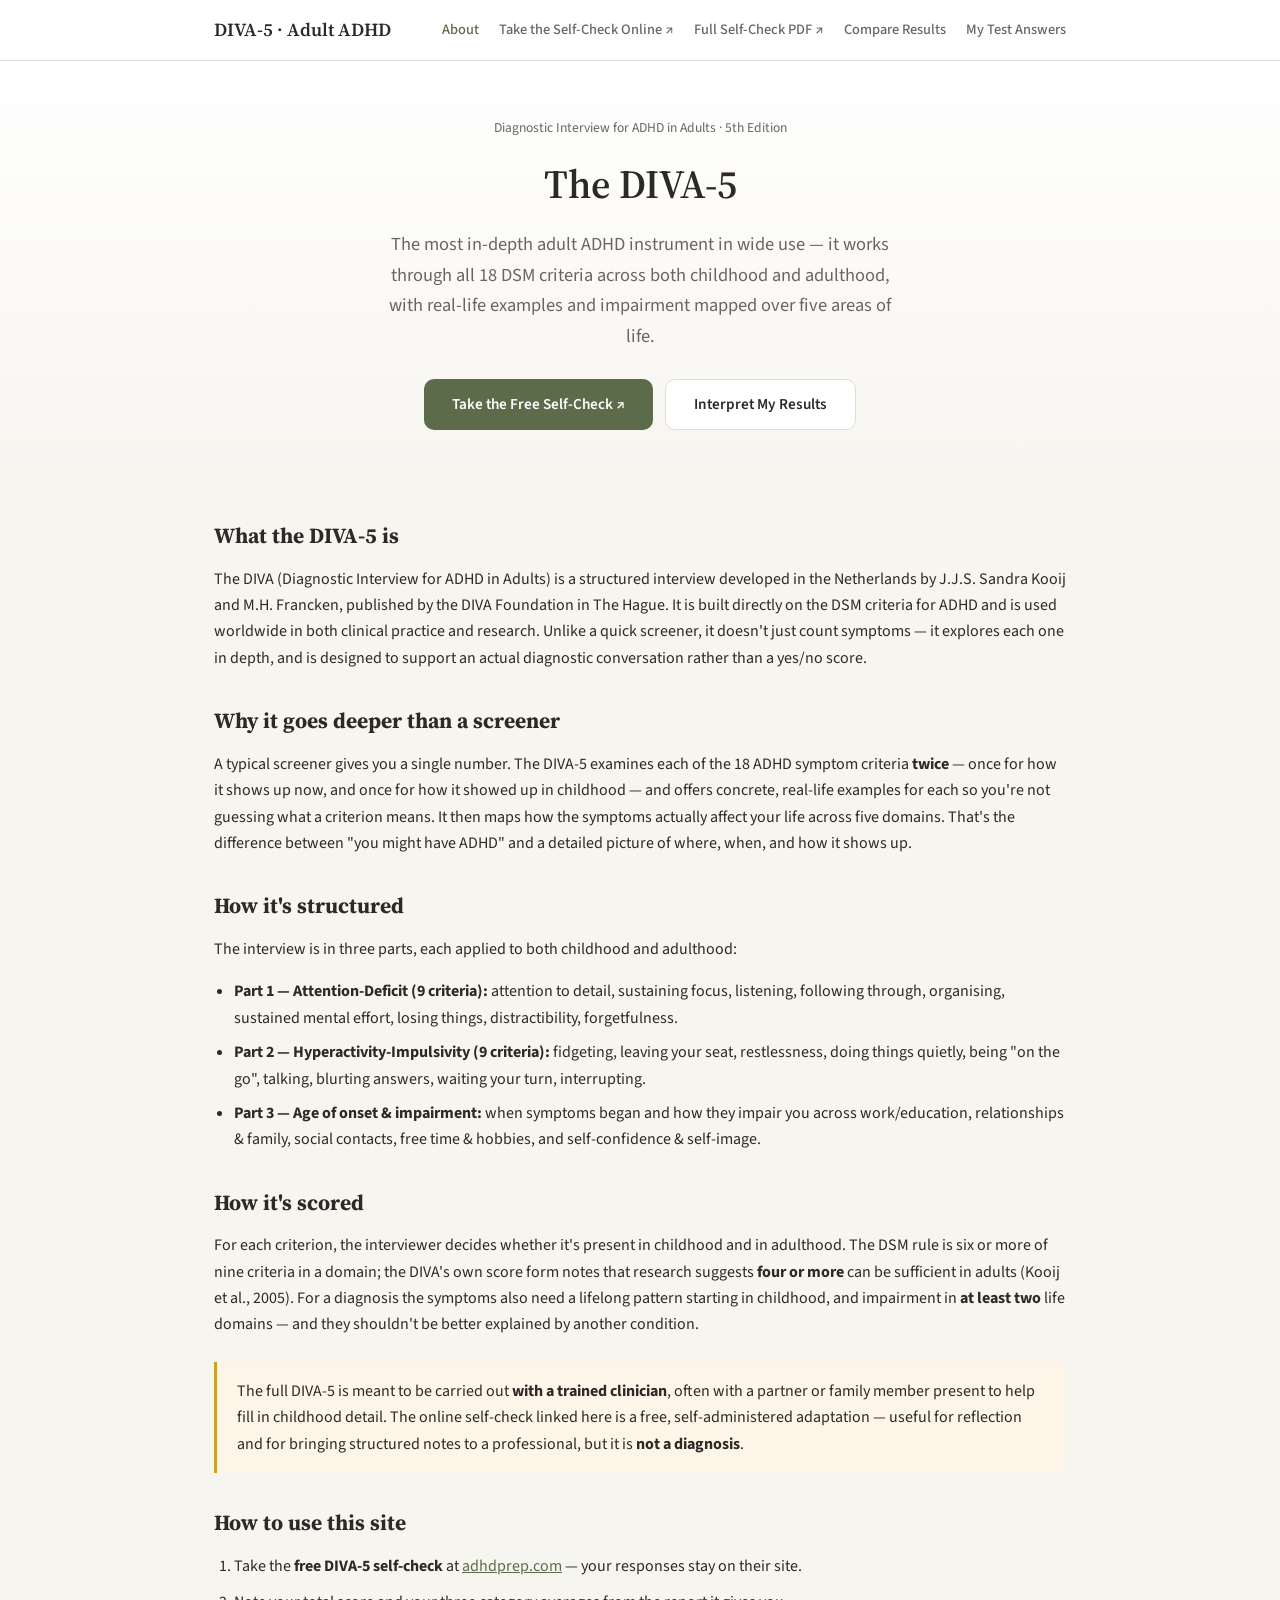
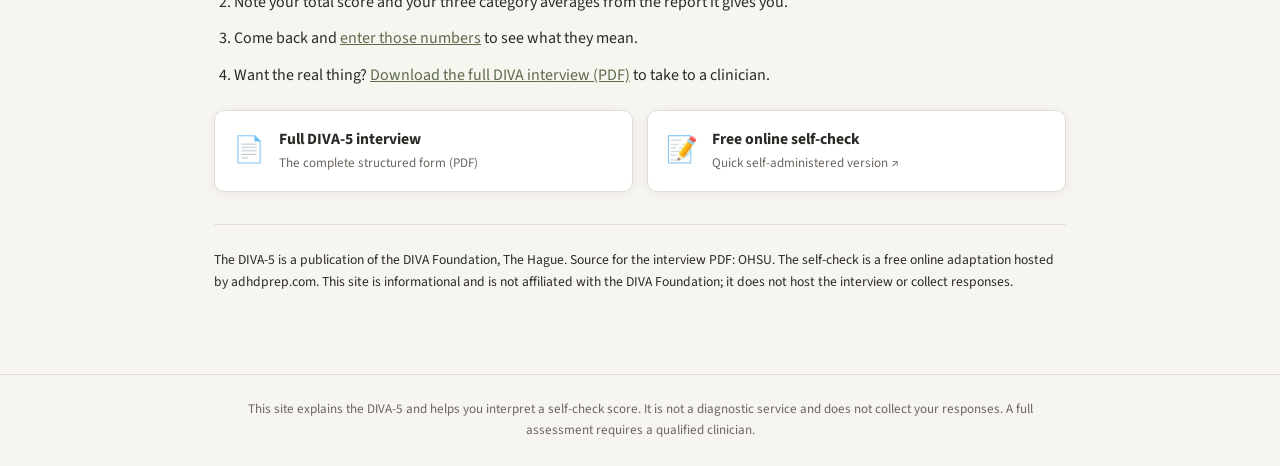
==== commit 1c364836: "Update index.html" ====
--- a/index.html
+++ b/index.html
@@ -23,7 +23,7 @@
     <div class="container header-inner">
       <a href="index.html" class="logo">DIVA&#8209;5 · Adult ADHD</a>
       <nav class="nav">
-        <a href="index.html" class="nav-link active">Home</a>
+        <a href="index.html" class="nav-link active">About</a>
         <a href="https://www.adhdprep.com/screeners/diva-5" class="nav-link" target="_blank" rel="noopener">Take the Self-Check Online ↗</a>
         <a href="https://www.adhdprep.com/screeners/diva-5" class="nav-link" target="_blank" rel="noopener">Full Self-Check PDF ↗</a>
         <a href="results.html" class="nav-link">Compare Results</a>
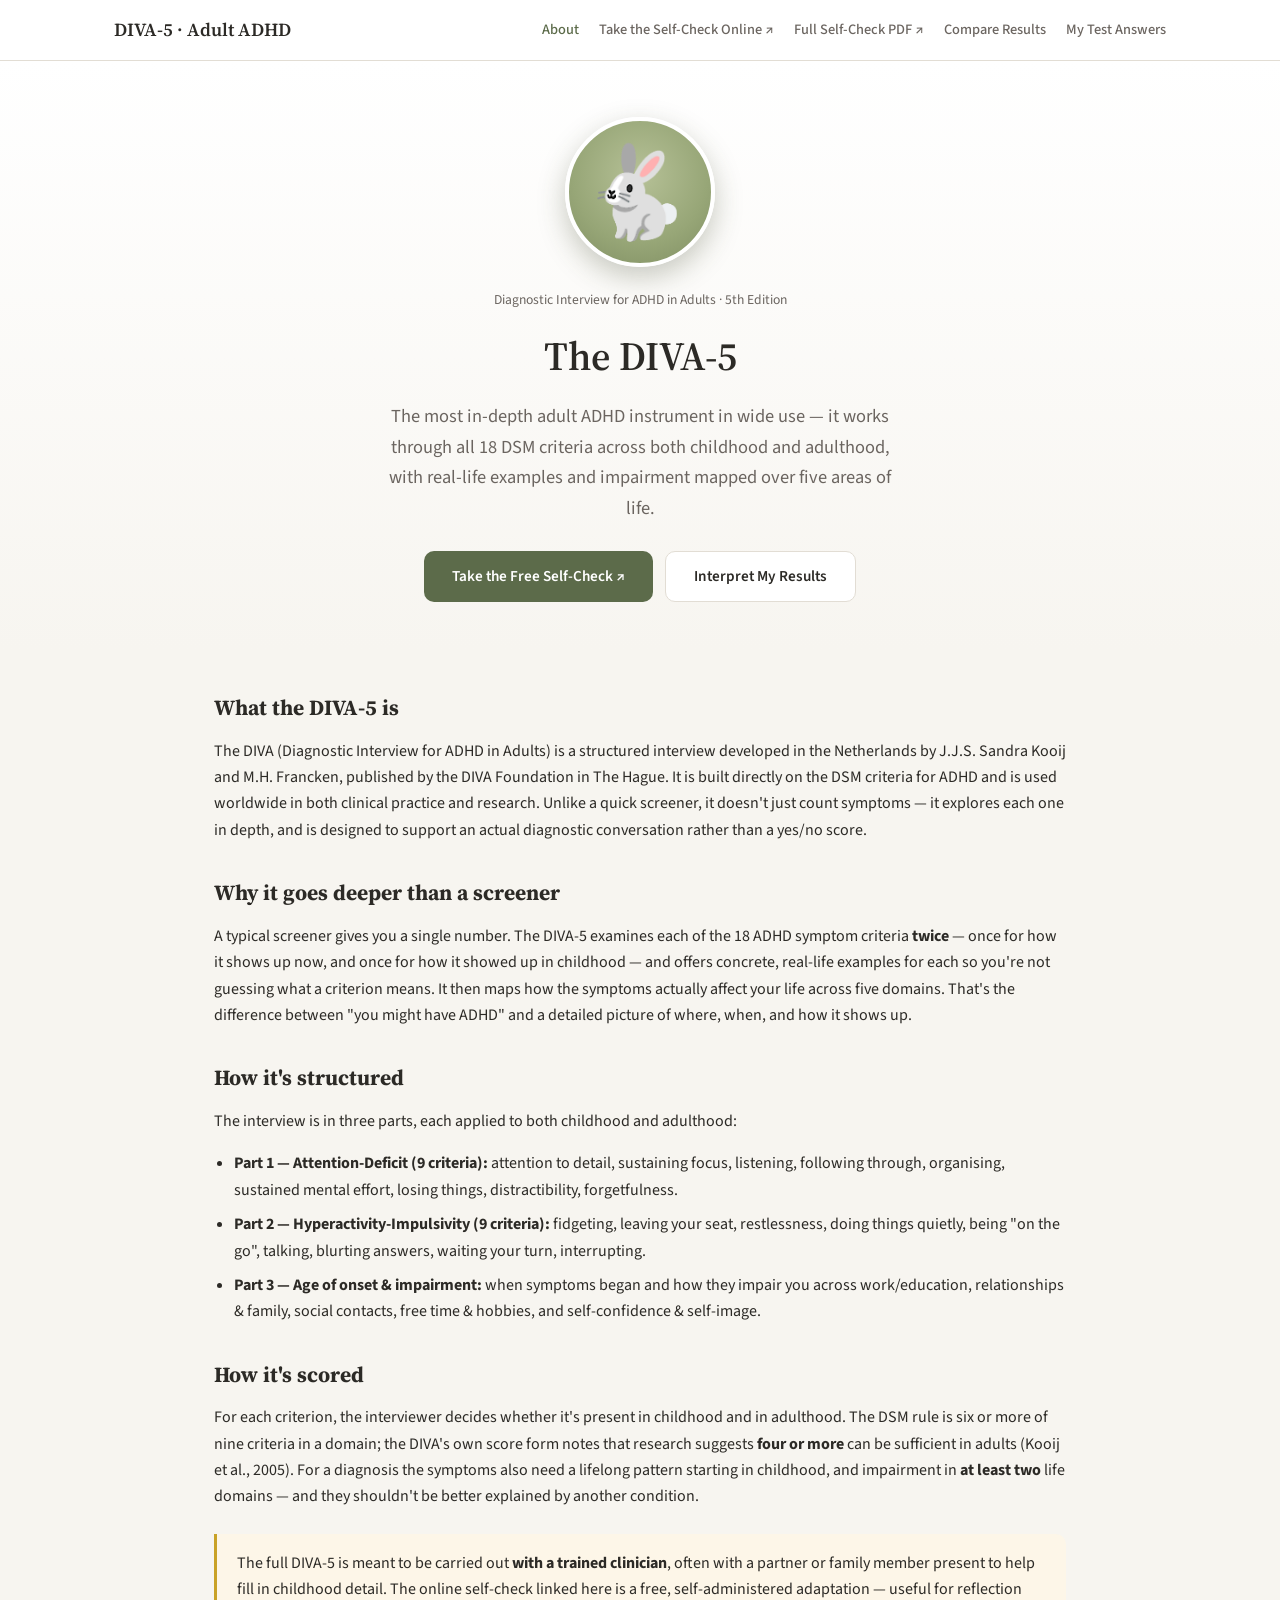
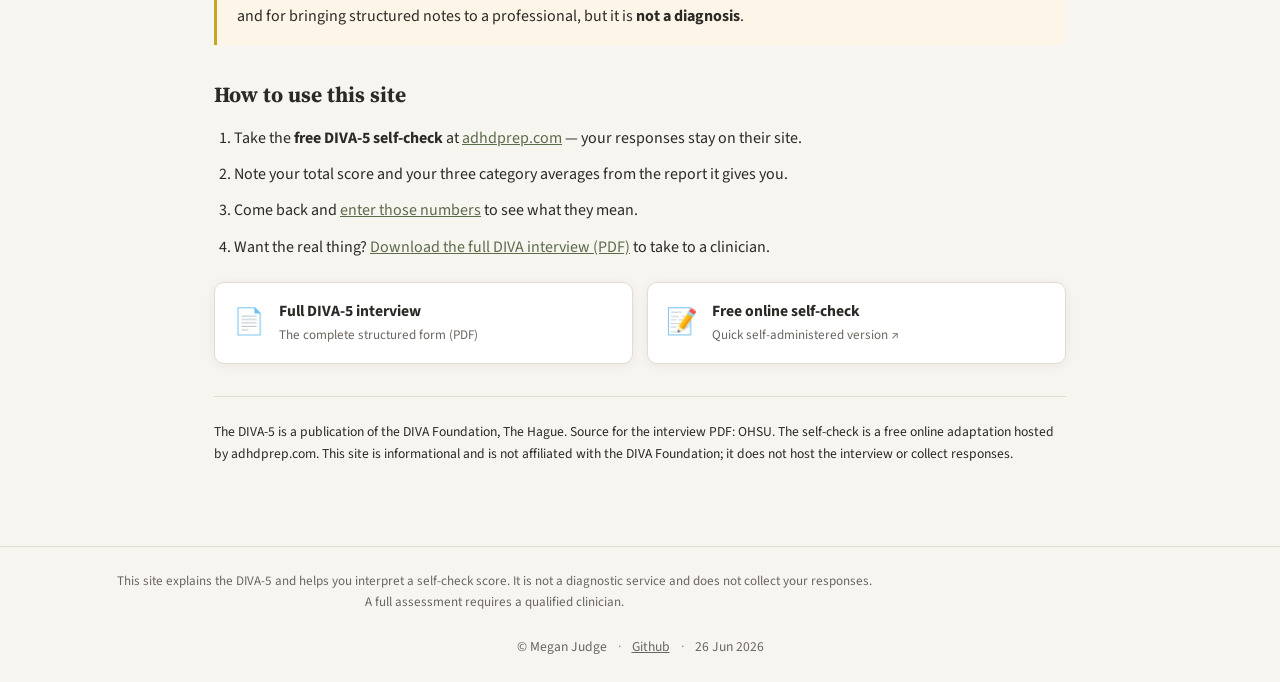
==== commit ddec2a6a: "Add files via upload" ====
--- a/index.html
+++ b/index.html
@@ -20,12 +20,12 @@
 </head>
 <body>
   <header class="site-header">
-    <div class="container header-inner">
+    <div class="container-wide header-inner">
       <a href="index.html" class="logo">DIVA&#8209;5 · Adult ADHD</a>
       <nav class="nav">
         <a href="index.html" class="nav-link active">About</a>
         <a href="https://www.adhdprep.com/screeners/diva-5" class="nav-link" target="_blank" rel="noopener">Take the Self-Check Online ↗</a>
-        <a href="https://www.adhdprep.com/screeners/diva-5" class="nav-link" target="_blank" rel="noopener">Full Self-Check PDF ↗</a>
+        <a href="https://www.ohsu.edu/sites/default/files/2022-12/%28DIVA%29%20Diagnostic%20Interview%20for%20ADHD.pdf" class="nav-link" target="_blank" rel="noopener">Full Self-Check PDF ↗</a>
         <a href="results.html" class="nav-link">Compare Results</a>
         <a href="walkthrough.html" class="nav-link">My Test Answers</a>
       </nav>
@@ -35,6 +35,7 @@
   <main>
     <section class="hero">
       <div class="container">
+        <div class="hero-emblem"><img src="images/icon.png" alt="Rabbit emblem" /></div>
         <p class="eyebrow">Diagnostic Interview for ADHD in Adults · 5th Edition</p>
         <h1>The DIVA-5</h1>
         <p class="lead">The most in-depth adult ADHD instrument in wide use — it works through all 18 DSM criteria across both childhood and adulthood, with real-life examples and impairment mapped over five areas of life.</p>
@@ -124,8 +125,9 @@
   </main>
 
   <footer class="site-footer">
-    <div class="container">
-      <p>This site explains the DIVA-5 and helps you interpret a self-check score. It is not a diagnostic service and does not collect your responses. A full assessment requires a qualified clinician.</p>
+    <div class="container-wide">
+      <p class="footer-disclaimer">This site explains the DIVA-5 and helps you interpret a self-check score. It is not a diagnostic service and does not collect your responses. A full assessment requires a qualified clinician.</p>
+      <p class="footer-meta">© Megan Judge <span class="dot">·</span> <a href="https://github.com/megzjudge/adhd/" target="_blank" rel="noopener">Github</a> <span class="dot">·</span> 26 Jun 2026</p>
     </div>
   </footer>
 </body>
--- a/styles.css
+++ b/styles.css
@@ -1000,3 +1000,106 @@
 .wt-title { font-family: 'Source Serif 4', Georgia, serif; font-size: 1.06rem; margin-bottom: 8px; }
 .wt-note { font-size: 0.92rem; line-height: 1.6; margin-bottom: 8px; }
 .wt-note:last-child { margin-bottom: 0; }
+
+/* ===== batch 3 additions ===== */
+
+/* Hero rabbit emblem (like the reference animal hero) */
+.hero-emblem {
+  width: 150px; height: 150px; margin: 0 auto 22px;
+  border-radius: 50%;
+  background: radial-gradient(circle at 50% 38%, #b6c197 0%, #97a677 60%, #7f8e62 100%);
+  display: flex; align-items: center; justify-content: center;
+  box-shadow: 0 10px 28px rgba(60,70,40,0.28);
+  border: 4px solid var(--surface);
+}
+.hero-emblem img { width: 78%; height: 78%; object-fit: contain; }
+@media (max-width: 640px) { .hero-emblem { width: 120px; height: 120px; } }
+
+/* Footer */
+.footer-disclaimer { max-width: 760px; }
+.footer-meta { margin-top: 22px; font-size: 0.85rem; color: var(--muted); }
+.footer-meta a { color: var(--muted); text-decoration: underline; }
+.footer-meta a:hover { color: var(--accent); }
+.footer-meta .dot { margin: 0 8px; opacity: 0.7; }
+
+/* Centered single download */
+.download-row-center { display: flex; justify-content: center; }
+.download-row-center .download-card { width: 360px; max-width: 100%; }
+
+/* Recolour the 18 responses: Very Often = green (success) … Rarely = red */
+.resp-lvl-0 { background: #eceae6; color: #8a8a8a; }   /* Never */
+.resp-lvl-1 { background: #e05a4d; color: #ffffff; }   /* Rarely */
+.resp-lvl-2 { background: #e6a93a; color: #3d2c00; }   /* Sometimes */
+.resp-lvl-3 { background: #9cc06a; color: #2c3d18; }   /* Often */
+.resp-lvl-4 { background: #4f9d52; color: #ffffff; }   /* Very Often */
+
+/* ===== Full completed DIVA ===== */
+.diva-legend {
+  font-size: 0.82rem; color: var(--muted); margin: 4px 0 18px;
+  display: flex; align-items: center; gap: 6px; flex-wrap: wrap;
+}
+.diva-legend .legend-sep { opacity: 0.5; margin: 0 4px; }
+.tick-chip {
+  display: inline-flex; align-items: center; justify-content: center;
+  background: #4f9d52; color: #fff; border-radius: 4px; font-size: 0.72rem;
+  width: 18px; height: 18px;
+}
+.ac-chip {
+  display: inline-flex; align-items: center; justify-content: center;
+  width: 18px; height: 18px; border-radius: 4px; font-size: 0.72rem; font-weight: 700; color: #fff;
+}
+.ac-a { background: #4a6fa5; }
+.ac-c { background: #8b9a6b; }
+
+.dv-part {
+  font-family: 'Source Serif 4', Georgia, serif;
+  font-size: 1.15rem; font-weight: 600; color: var(--accent);
+  border-bottom: 2px solid var(--accent); padding-bottom: 8px;
+  margin: 34px 0 18px;
+}
+.dv-part:first-child { margin-top: 6px; }
+
+.dv-item {
+  border: 1px solid var(--border); border-radius: var(--radius);
+  background: var(--surface); box-shadow: var(--shadow);
+  padding: 18px 20px; margin-bottom: 16px;
+}
+.dv-head { display: flex; gap: 12px; align-items: baseline; margin-bottom: 14px; }
+.dv-code {
+  flex: none; font-size: 0.74rem; font-weight: 700; letter-spacing: 0.03em;
+  background: var(--accent); color: #fff; padding: 4px 9px; border-radius: 99px; white-space: nowrap;
+}
+.dv-code-domain { background: #6b7280; }
+.dv-q { font-family: 'Source Serif 4', Georgia, serif; font-size: 1.02rem; line-height: 1.4; }
+
+.dv-cols { display: grid; grid-template-columns: 1fr 1fr; gap: 22px; }
+@media (max-width: 680px) { .dv-cols { grid-template-columns: 1fr; gap: 16px; } }
+.dv-col-h {
+  display: flex; align-items: center; gap: 7px;
+  font-size: 0.78rem; text-transform: uppercase; letter-spacing: 0.05em;
+  color: var(--muted); margin-bottom: 8px;
+}
+.dv-list { list-style: none; margin: 0 0 10px; padding: 0; }
+.dv-list li {
+  font-size: 0.88rem; line-height: 1.4; padding: 4px 0 4px 24px; position: relative; color: var(--text);
+}
+.dv-list li.off { color: #b3b0a8; }
+.dv-list li .tick { position: absolute; left: 0; top: 4px; color: #4f9d52; font-weight: 700; }
+.dv-list li .tick-empty {
+  position: absolute; left: 2px; top: 8px; width: 11px; height: 11px;
+  border: 1.5px solid #d8d4cc; border-radius: 3px;
+}
+.dv-empty { color: var(--muted); margin: 0 0 10px; }
+.dv-comment {
+  background: var(--accent-light); border-left: 3px solid var(--accent);
+  border-radius: 0 8px 8px 0; padding: 11px 14px; margin: 10px 0 0;
+  font-size: 0.9rem; line-height: 1.6; font-style: italic; color: var(--text);
+}
+.dv-notes { margin-top: 12px; font-size: 0.8rem; color: var(--muted); font-style: italic; }
+
+.dv-figure { margin: 14px 0 0; }
+.dv-figure figcaption { font-size: 0.82rem; color: var(--muted); margin-bottom: 8px; }
+.dv-figure img {
+  display: block; width: 100%; height: auto; border: 1px solid var(--border);
+  border-radius: 8px; margin-bottom: 10px; background: #fff;
+}
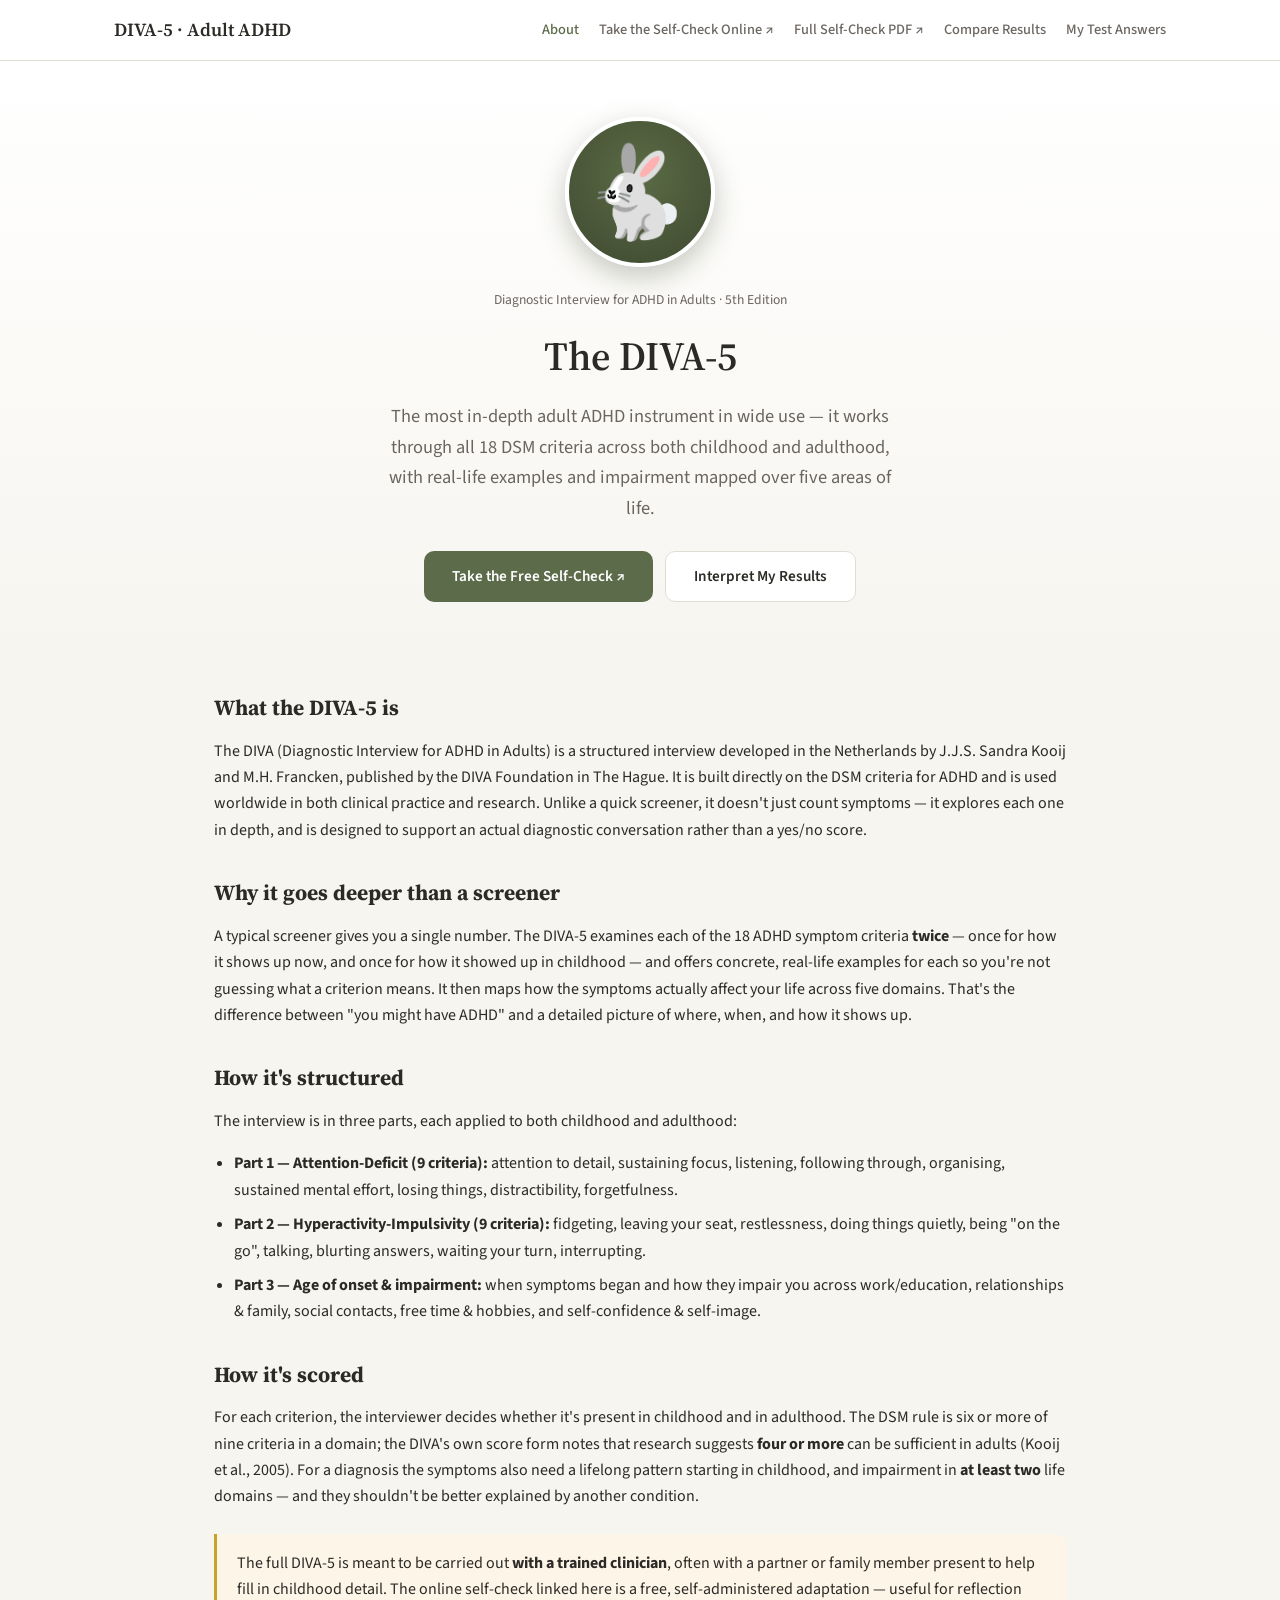
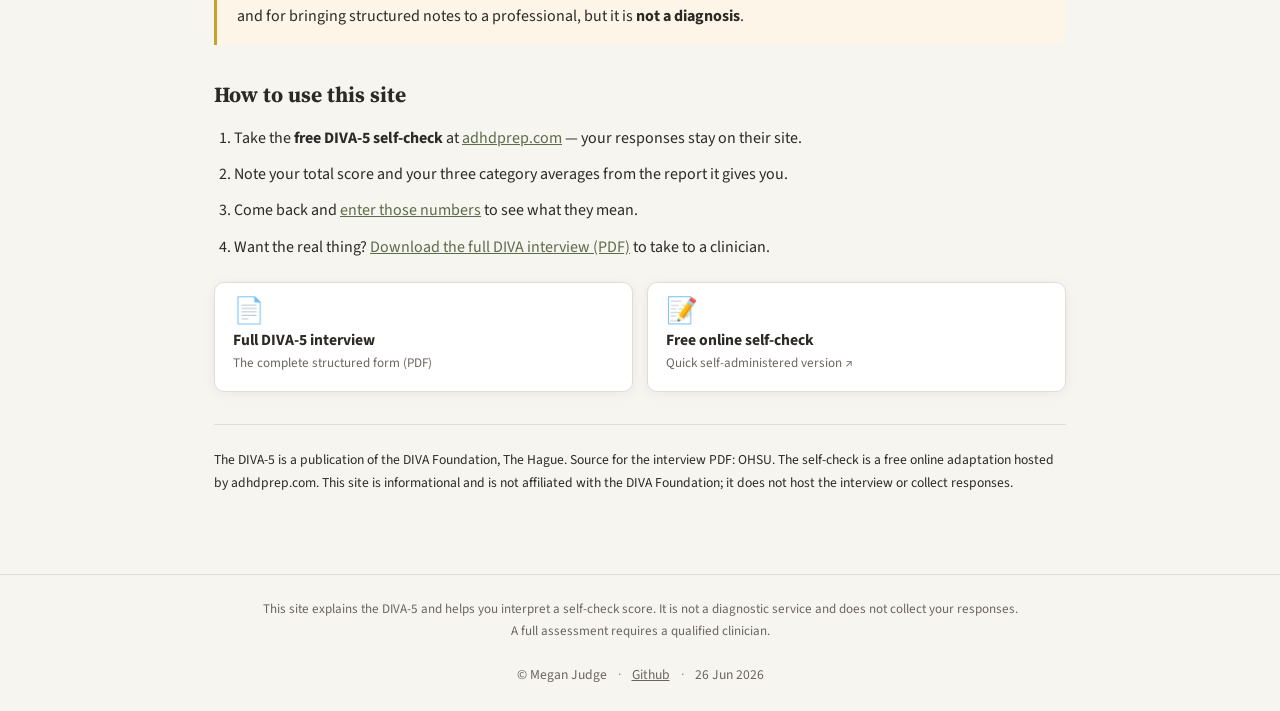
==== commit 53512524: "Update index.html" ====
--- a/index.html
+++ b/index.html
@@ -3,20 +3,34 @@
 <head>
   <meta charset="UTF-8" />
   <meta name="viewport" content="width=device-width, initial-scale=1.0" />
-  <title>DIVA-5 — Diagnostic Interview for ADHD in Adults</title>
-  <meta name="description" content="About the DIVA-5, the in-depth structured interview for adult ADHD. Take the free self-check, download the full interview, and understand what your results mean." />
+  <title>DIVA-5 — Adult ADHD Diagnostic Interview & Self-Check</title>
+  <meta name="description" content="Learn about the DIVA-5 ADHD diagnostic interview, take a structured self-check, and compare results with a full worked example. Educational ADHD screening resource for adults (not a diagnostic service)." />
   <meta name="robots" content="index, follow" />
   <meta name="theme-color" content="#f7f5f0" />
+  <link rel="canonical" href="https://diva.jdge.cc/" />
+  <link rel="alternate" href="https://diva.jdge.cc/" hreflang="en" />
   <meta property="og:type" content="website" />
-  <meta property="og:locale" content="en_US" />
-  <meta property="og:title" content="DIVA-5 — Diagnostic Interview for ADHD in Adults" />
-  <meta property="og:description" content="The most in-depth adult ADHD instrument: 18 criteria across childhood and adulthood, plus impairment across five life domains." />
+  <meta property="og:locale" content="en_AU" />
+  <meta property="og:site_name" content="DIVA-5 ADHD Self-Check" />
+  <meta property="og:title" content="DIVA-5 — Adult ADHD Diagnostic Interview & Self-Check" />
+  <meta property="og:description" content="Explore the DIVA-5 ADHD interview, take a structured self-check, and review a full worked example of results. Educational resource only." />
+  <meta property="og:url" content="https://diva.jdge.cc/" />
+  <meta property="og:image" content="https://diva.jdge.cc/images/icon.png" />
+  <meta property="og:image:alt" content="DIVA-5 ADHD Self-Check" />
+  <meta name="twitter:card" content="summary_large_image" />
+  <meta name="twitter:title" content="DIVA-5 — Adult ADHD Diagnostic Interview & Self-Check" />
+  <meta name="twitter:description" content="Learn about the DIVA-5 ADHD interview, take a structured self-check, and review a full worked example of results." />
+  <meta name="twitter:image" content="https://diva.jdge.cc/images/icon.png" />
+  <meta name="twitter:image:alt" content="DIVA-5 ADHD Self-Check" />
+  <meta name="author" content="Megan Judge" />
+  <meta name="keywords" content="DIVA-5, ADHD test, adult ADHD, ADHD screening, DSM-5 ADHD criteria, ADHD self assessment, inattention hyperactivity impulsivity, DIVA interview, ADHD diagnostic interview" />
+  <link rel="icon" type="image/png" href="/images/icon.png" />
+  <link rel="apple-touch-icon" href="/images/icon.png" />
+  <link rel="stylesheet" href="styles.css" />
   <link rel="preconnect" href="https://fonts.googleapis.com" />
   <link rel="preconnect" href="https://fonts.gstatic.com" crossorigin />
   <link href="https://fonts.googleapis.com/css2?family=Source+Serif+4:ital,wght@0,400;0,600;1,400&family=Source+Sans+3:wght@400;500;600&display=swap" rel="stylesheet" />
-  <link rel="icon" type="image/png" href="images/icon.png" />
-  <link rel="apple-touch-icon" href="images/icon.png" />
-  <link rel="stylesheet" href="styles.css" />
+  <script src="https://analytics.ahrefs.com/analytics.js" data-key="+0dJsEes5o7w9zOR6+fc0Q" async></script>
 </head>
 <body>
   <header class="site-header">
--- a/styles.css
+++ b/styles.css
@@ -962,7 +962,7 @@
 .download-row { display: grid; grid-template-columns: 1fr 1fr; gap: 14px; margin: 22px 0 8px; }
 @media (max-width: 640px) { .download-row { grid-template-columns: 1fr; } }
 .download-card {
-  display: flex; align-items: center; gap: 14px;
+  align-items: center; gap: 14px;
   padding: 16px 18px; border: 1px solid var(--border); border-radius: var(--radius);
   background: var(--surface); text-decoration: none; color: var(--text);
   box-shadow: var(--shadow); transition: transform 0.12s, border-color 0.12s;
@@ -1007,7 +1007,7 @@
 .hero-emblem {
   width: 150px; height: 150px; margin: 0 auto 22px;
   border-radius: 50%;
-  background: radial-gradient(circle at 50% 38%, #b6c197 0%, #97a677 60%, #7f8e62 100%);
+  background: radial-gradient(circle at 50% 38%, #5b6b45 0%, #4a5739 58%, #3d4a2f 100%);
   display: flex; align-items: center; justify-content: center;
   box-shadow: 0 10px 28px rgba(60,70,40,0.28);
   border: 4px solid var(--surface);
@@ -1016,7 +1016,7 @@
 @media (max-width: 640px) { .hero-emblem { width: 120px; height: 120px; } }
 
 /* Footer */
-.footer-disclaimer { max-width: 760px; }
+.footer-disclaimer { max-width: 760px; margin: 0 auto; }
 .footer-meta { margin-top: 22px; font-size: 0.85rem; color: var(--muted); }
 .footer-meta a { color: var(--muted); text-decoration: underline; }
 .footer-meta a:hover { color: var(--accent); }
@@ -1024,7 +1024,7 @@
 
 /* Centered single download */
 .download-row-center { display: flex; justify-content: center; }
-.download-row-center .download-card { width: 360px; max-width: 100%; }
+.download-row-center .download-card { width: 100%; max-width: 360px; }
 
 /* Recolour the 18 responses: Very Often = green (success) … Rarely = red */
 .resp-lvl-0 { background: #eceae6; color: #8a8a8a; }   /* Never */
@@ -1103,3 +1103,85 @@
   display: block; width: 100%; height: auto; border: 1px solid var(--border);
   border-radius: 8px; margin-bottom: 10px; background: #fff;
 }
+
+/* ===== batch 4 additions ===== */
+
+/* Self-check summary box colours: Total = base, Status + Threshold = green, categories = blue */
+.summary-grid .summary-cell:nth-child(2),
+.summary-grid .summary-cell:nth-child(3) {      /* Status + Threshold */
+  background: #e8f2e7; border-color: #9cc69a;
+}
+.summary-grid .summary-cell:nth-child(2) .summary-v,
+.summary-grid .summary-cell:nth-child(3) .summary-v { color: #2f7d33; }
+.summary-grid .summary-cell:nth-child(4),
+.summary-grid .summary-cell:nth-child(5),
+.summary-grid .summary-cell:nth-child(6) {      /* Inattention / Hyperactivity / Impulsivity */
+  background: #e9eef6; border-color: #9fb2d2;
+}
+.summary-grid .summary-cell:nth-child(4) .summary-v,
+.summary-grid .summary-cell:nth-child(5) .summary-v,
+.summary-grid .summary-cell:nth-child(6) .summary-v { color: #3c5a86; }
+
+/* Multi-paragraph comments */
+.dv-comment p { margin: 0 0 9px; }
+.dv-comment p:last-child { margin-bottom: 0; }
+
+/* Lightbox */
+.dv-lightbox-img { cursor: zoom-in; transition: filter 0.12s; }
+.dv-lightbox-img:hover { filter: brightness(0.94); }
+.lightbox {
+  position: fixed; inset: 0; z-index: 1000;
+  display: none; align-items: center; justify-content: center;
+  background: rgba(20,18,14,0.82); padding: 4vw; cursor: zoom-out;
+}
+.lightbox.open { display: flex; }
+.lightbox img {
+  max-width: 96vw; max-height: 92vh; width: auto; height: auto;
+  border-radius: 6px; box-shadow: 0 20px 60px rgba(0,0,0,0.5);
+  background: #fff; cursor: default;
+}
+.lightbox-close {
+  position: absolute; top: 18px; right: 24px;
+  background: none; border: none; color: #fff; font-size: 2.4rem; line-height: 1;
+  cursor: pointer; opacity: 0.85;
+}
+.lightbox-close:hover { opacity: 1; }
+
+/* Blurred document teaser (e.g. driving record) */
+.doc-preview {
+  position: relative;
+  width: 100%;
+  height: 150px;
+  margin-top: 12px;
+  border: 1px solid var(--border);
+  border-radius: 8px;
+  overflow: hidden;
+  /* faux "obscured document" look — faint text-rows on paper, no image needed */
+  background:
+    repeating-linear-gradient(0deg, rgba(90,95,80,0.16) 0 2px, transparent 2px 15px),
+    linear-gradient(135deg, #eef0ea 0%, #dde1d6 100%);
+}
+.doc-preview-bg {
+  width: 100%; height: 100%;
+  object-fit: cover;
+  filter: blur(7px);
+  transform: scale(1.12);   /* hide soft blurred edges */
+}
+.doc-preview-overlay {
+  position: absolute; inset: 0;
+  display: flex; flex-direction: column;
+  align-items: center; justify-content: center; gap: 12px;
+  background: rgba(30,35,22,0.45);
+  text-align: center; padding: 12px;
+}
+.doc-preview-label {
+  color: #fff; font-weight: 700; font-size: 1.05rem;
+  letter-spacing: 0.03em; text-shadow: 0 1px 4px rgba(0,0,0,0.55);
+}
+.doc-preview-btn {
+  background: var(--surface); color: var(--accent);
+  text-decoration: none; font-weight: 600; font-size: 0.85rem;
+  padding: 7px 16px; border-radius: 99px;
+  box-shadow: 0 2px 8px rgba(0,0,0,0.25);
+}
+.doc-preview-btn:hover { filter: brightness(1.04); }
